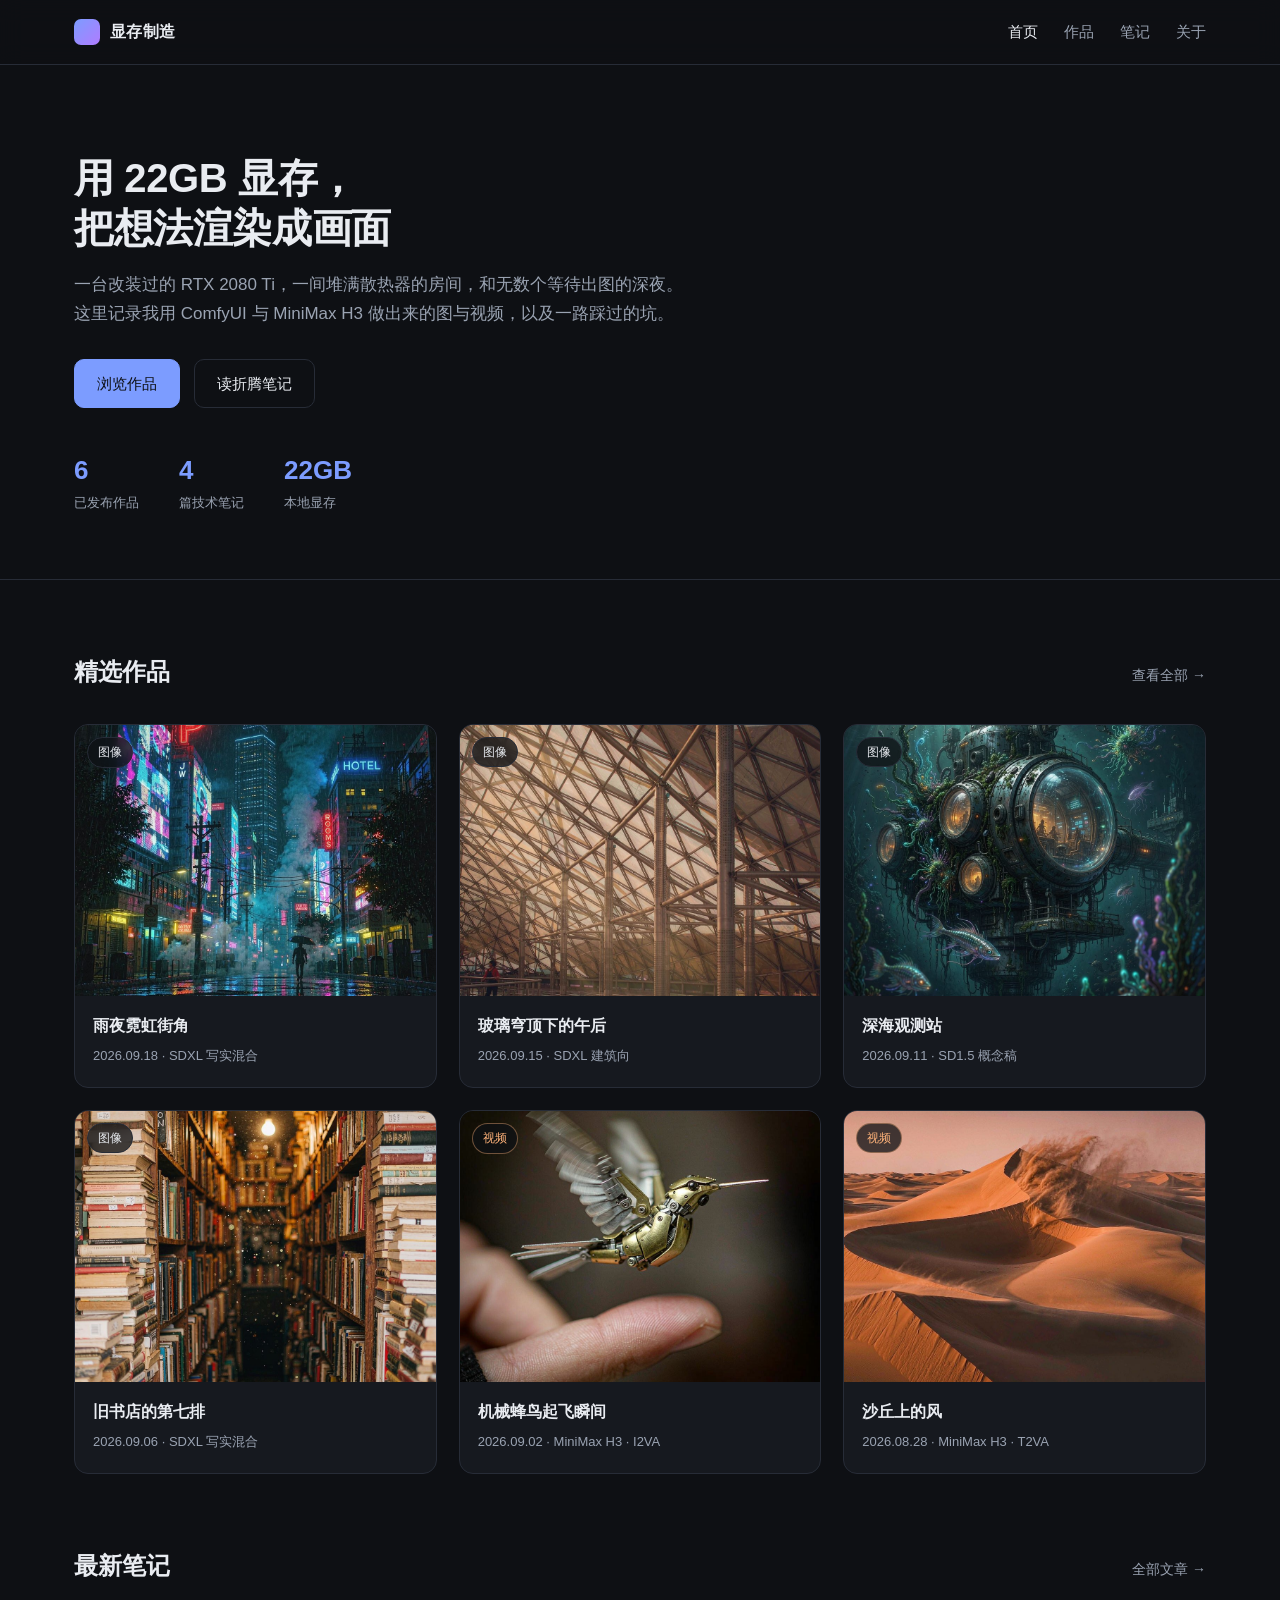
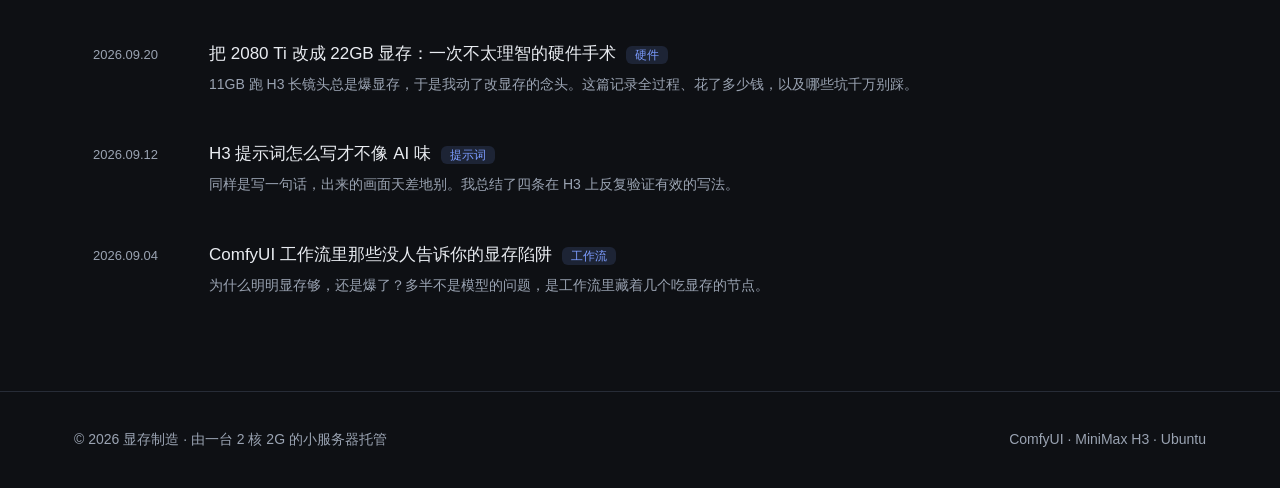
==== index.html @ 41f1c960 "AI portfolio site" ====
<!DOCTYPE html>
<html lang="zh-CN">
<head>
<meta charset="UTF-8">
<meta name="viewport" content="width=device-width, initial-scale=1">
<title>显存制造 · AI 作品集与折腾笔记</title>
<meta name="description" content="用 ComfyUI 与 MiniMax H3 做出的图与视频，以及本地 AI 出片的踩坑记录。">
<link rel="stylesheet" href="assets/style.css">
</head>
<body>

<header class="nav">
  <div class="wrap nav-inner">
    <a class="brand" href="index.html"><span class="brand-mark"></span><span id="brand-name">显存制造</span></a>
    <nav class="nav-links" id="nav-links"></nav>
  </div>
</header>

<section class="hero">
  <div class="wrap">
    <h1>用 22GB 显存，<br>把想法渲染成画面</h1>
    <p class="lead" id="hero-intro"></p>
    <a class="btn btn-primary" href="works.html">浏览作品</a>
    <a class="btn btn-ghost" href="blog.html" style="margin-left:10px">读折腾笔记</a>
    <div class="hero-stats">
      <div><div class="stat-num" id="stat-works">0</div><div class="stat-label">已发布作品</div></div>
      <div><div class="stat-num" id="stat-posts">0</div><div class="stat-label">篇技术笔记</div></div>
      <div><div class="stat-num">22GB</div><div class="stat-label">本地显存</div></div>
    </div>
  </div>
</section>

<section class="block">
  <div class="wrap">
    <div class="block-head">
      <h2>精选作品</h2>
      <a class="more" href="works.html">查看全部 →</a>
    </div>
    <div class="grid" id="featured"></div>
  </div>
</section>

<section class="block" style="padding-top:0">
  <div class="wrap">
    <div class="block-head">
      <h2>最新笔记</h2>
      <a class="more" href="blog.html">全部文章 →</a>
    </div>
    <div class="post-list" id="latest"></div>
  </div>
</section>

<footer>
  <div class="wrap footer-inner">
    <span>© 2026 <span class="fn-brand"></span> · 由一台 2 核 2G 的小服务器托管</span>
    <span>ComfyUI · MiniMax H3 · Ubuntu</span>
  </div>
</footer>

<div class="modal" id="modal">
  <button class="modal-close">×</button>
  <div class="modal-box" id="modal-body"></div>
</div>

<script src="assets/data.js"></script>
<script src="assets/app.js"></script>
<script>
mountNav("index.html");
document.getElementById("hero-intro").textContent = SITE.intro;
document.getElementById("stat-works").textContent = WORKS.length;
document.getElementById("stat-posts").textContent = POSTS.length;
$$(".fn-brand").forEach(e => (e.textContent = SITE.name));
renderWorks("#featured", WORKS.slice(0, 6));
renderPostList("#latest", POSTS.slice(0, 3));
</script>
</body>
</html>
---- assets/style.css ----
:root {
  --bg: #0e1014;
  --surface: #16191f;
  --surface-2: #1d212a;
  --border: #272c37;
  --text: #e9ecf1;
  --muted: #9aa3b2;
  --accent: #7c9cff;
  --accent-soft: rgba(124, 156, 255, 0.14);
  --radius: 14px;
  --max: 1180px;
}

* { box-sizing: border-box; }

html { scroll-behavior: smooth; }

body {
  margin: 0;
  background: var(--bg);
  color: var(--text);
  font-family: -apple-system, BlinkMacSystemFont, "Segoe UI", "PingFang SC",
    "Hiragino Sans GB", "Microsoft YaHei", sans-serif;
  font-size: 16px;
  line-height: 1.7;
  -webkit-font-smoothing: antialiased;
}

a { color: inherit; text-decoration: none; }
img { display: block; max-width: 100%; }

.wrap { width: 100%; max-width: var(--max); margin: 0 auto; padding: 0 24px; }

header.nav {
  position: sticky;
  top: 0;
  z-index: 50;
  background: rgba(14, 16, 20, 0.86);
  backdrop-filter: blur(12px);
  border-bottom: 1px solid var(--border);
}

.nav-inner {
  display: flex;
  align-items: center;
  justify-content: space-between;
  height: 64px;
}

.brand { display: flex; align-items: center; gap: 10px; font-weight: 600; letter-spacing: 0.02em; }

.brand-mark {
  width: 26px; height: 26px; border-radius: 7px;
  background: linear-gradient(135deg, #7c9cff, #b07cff);
}

.nav-links { display: flex; gap: 26px; font-size: 15px; color: var(--muted); }
.nav-links a:hover { color: var(--text); }
.nav-links a.active { color: var(--text); }

.hero { padding: 88px 0 64px; border-bottom: 1px solid var(--border); }
.hero h1 {
  margin: 0 0 18px;
  font-size: 40px;
  line-height: 1.25;
  font-weight: 600;
  letter-spacing: -0.01em;
}
.hero p.lead { margin: 0 0 30px; max-width: 620px; color: var(--muted); font-size: 17px; }

.hero-stats { display: flex; flex-wrap: wrap; gap: 40px; margin-top: 40px; }
.stat-num { font-size: 26px; font-weight: 600; color: var(--accent); }
.stat-label { font-size: 13px; color: var(--muted); }

.btn {
  display: inline-block;
  padding: 11px 22px;
  border-radius: 10px;
  font-size: 15px;
  border: 1px solid var(--border);
  transition: all 0.18s ease;
}
.btn-primary { background: var(--accent); color: #0e1014; border-color: var(--accent); font-weight: 500; }
.btn-primary:hover { filter: brightness(1.08); }
.btn-ghost:hover { background: var(--surface-2); }

section.block { padding: 72px 0; }
.block-head { display: flex; align-items: baseline; justify-content: space-between; margin-bottom: 32px; }
.block-head h2 { margin: 0; font-size: 24px; font-weight: 600; }
.block-head .more { font-size: 14px; color: var(--muted); }
.block-head .more:hover { color: var(--accent); }

.grid {
  display: grid;
  grid-template-columns: repeat(auto-fill, minmax(300px, 1fr));
  gap: 22px;
}

.card {
  background: var(--surface);
  border: 1px solid var(--border);
  border-radius: var(--radius);
  overflow: hidden;
  cursor: pointer;
  transition: transform 0.2s ease, border-color 0.2s ease;
}
.card:hover { transform: translateY(-4px); border-color: #3b4252; }

.card-thumb { position: relative; aspect-ratio: 4 / 3; background: var(--surface-2); overflow: hidden; }
.card-thumb img { width: 100%; height: 100%; object-fit: cover; }

.badge {
  position: absolute; top: 12px; left: 12px;
  padding: 4px 10px; border-radius: 20px;
  font-size: 12px;
  background: rgba(14, 16, 20, 0.75);
  backdrop-filter: blur(6px);
  border: 1px solid var(--border);
}
.badge.video { color: #ffb37a; border-color: rgba(255, 179, 122, 0.4); }

.card-body { padding: 16px 18px 20px; }
.card-body h3 { margin: 0 0 6px; font-size: 16px; font-weight: 600; }
.card-meta { font-size: 13px; color: var(--muted); }

.post-list { display: flex; flex-direction: column; gap: 2px; }
.post-item {
  display: flex; gap: 24px; align-items: baseline;
  padding: 20px 18px;
  border-radius: var(--radius);
  border: 1px solid transparent;
  transition: background 0.18s ease;
}
.post-item:hover { background: var(--surface); border-color: var(--border); }
.post-date { font-size: 13px; color: var(--muted); min-width: 92px; font-variant-numeric: tabular-nums; }
.post-title { font-size: 17px; font-weight: 500; }
.post-excerpt { margin-top: 4px; font-size: 14px; color: var(--muted); }
.tag { font-size: 12px; color: var(--accent); background: var(--accent-soft); padding: 2px 9px; border-radius: 6px; margin-left: 10px; }

.prose { max-width: 720px; }
.prose h1 { font-size: 32px; line-height: 1.35; margin: 0 0 12px; font-weight: 600; }
.prose h2 { font-size: 22px; margin: 40px 0 12px; font-weight: 600; }
.prose p { color: #cfd5e0; margin: 0 0 18px; }
.prose pre {
  background: var(--surface); border: 1px solid var(--border);
  border-radius: 10px; padding: 16px; overflow-x: auto; font-size: 13px; line-height: 1.65;
}
.prose code { font-family: ui-monospace, SFMono-Regular, Menlo, monospace; }
.prose ul { color: #cfd5e0; padding-left: 22px; }
.prose li { margin-bottom: 8px; }

.modal {
  position: fixed; inset: 0; z-index: 100;
  background: rgba(6, 8, 11, 0.82);
  backdrop-filter: blur(4px);
  display: none;
  align-items: center; justify-content: center;
  padding: 24px;
}
.modal.open { display: flex; }
.modal-box {
  background: var(--surface);
  border: 1px solid var(--border);
  border-radius: 16px;
  max-width: 880px; width: 100%;
  max-height: 88vh; overflow-y: auto;
  display: grid; grid-template-columns: 1.1fr 1fr;
}
.modal-media { background: #000; }
.modal-media img { width: 100%; height: 100%; object-fit: contain; }
.modal-info { padding: 28px; }
.modal-info h3 { margin: 0 0 4px; font-size: 20px; font-weight: 600; }
.modal-close {
  position: absolute; top: 18px; right: 22px;
  width: 34px; height: 34px; border-radius: 50%;
  border: 1px solid var(--border); background: var(--surface);
  color: var(--text); cursor: pointer; font-size: 18px; line-height: 1;
}
.kv { display: grid; grid-template-columns: 84px 1fr; gap: 8px 14px; font-size: 14px; margin: 18px 0; }
.kv dt { color: var(--muted); }
.kv dd { margin: 0; }
.prompt-box {
  background: var(--bg); border: 1px solid var(--border); border-radius: 10px;
  padding: 14px; font-size: 13px; line-height: 1.6; color: #b9c1cf;
  font-family: ui-monospace, SFMono-Regular, Menlo, monospace;
  max-height: 190px; overflow-y: auto;
}

.filters { display: flex; gap: 10px; margin-bottom: 26px; flex-wrap: wrap; }
.chip {
  padding: 7px 16px; border-radius: 20px; font-size: 14px;
  border: 1px solid var(--border); color: var(--muted); cursor: pointer; background: transparent;
}
.chip.active { background: var(--accent-soft); color: var(--accent); border-color: rgba(124, 156, 255, 0.45); }

.about-grid { display: grid; grid-template-columns: 1fr 1fr; gap: 48px; }
.spec-table { width: 100%; border-collapse: collapse; font-size: 14px; }
.spec-table td { padding: 10px 0; border-bottom: 1px solid var(--border); }
.spec-table td:first-child { color: var(--muted); width: 120px; }

footer {
  border-top: 1px solid var(--border);
  padding: 36px 0;
  color: var(--muted);
  font-size: 14px;
}
.footer-inner { display: flex; justify-content: space-between; flex-wrap: wrap; gap: 12px; }

.empty { color: var(--muted); padding: 40px 0; text-align: center; }

@media (max-width: 760px) {
  .hero { padding: 56px 0 40px; }
  .hero h1 { font-size: 30px; }
  .nav-links { gap: 16px; font-size: 14px; }
  .modal-box { grid-template-columns: 1fr; }
  .about-grid { grid-template-columns: 1fr; gap: 28px; }
  .post-item { flex-direction: column; gap: 6px; }
}
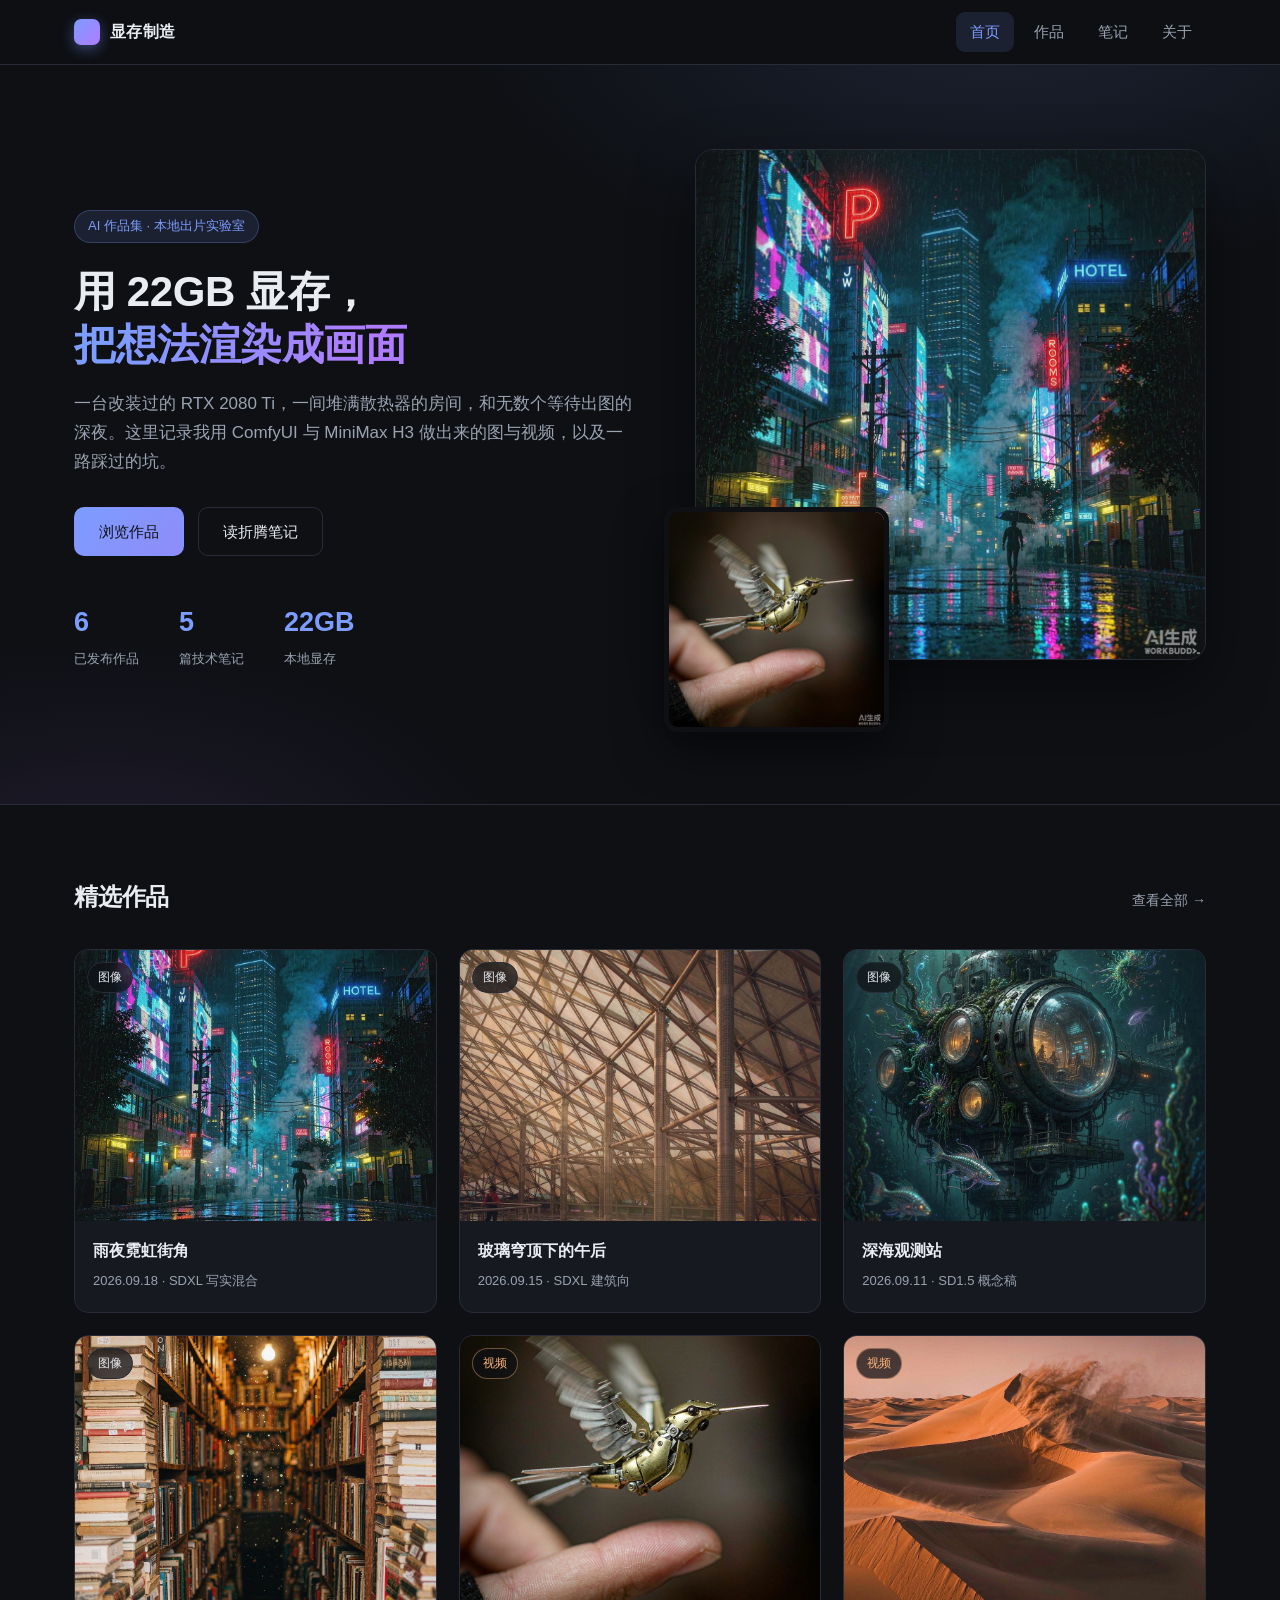
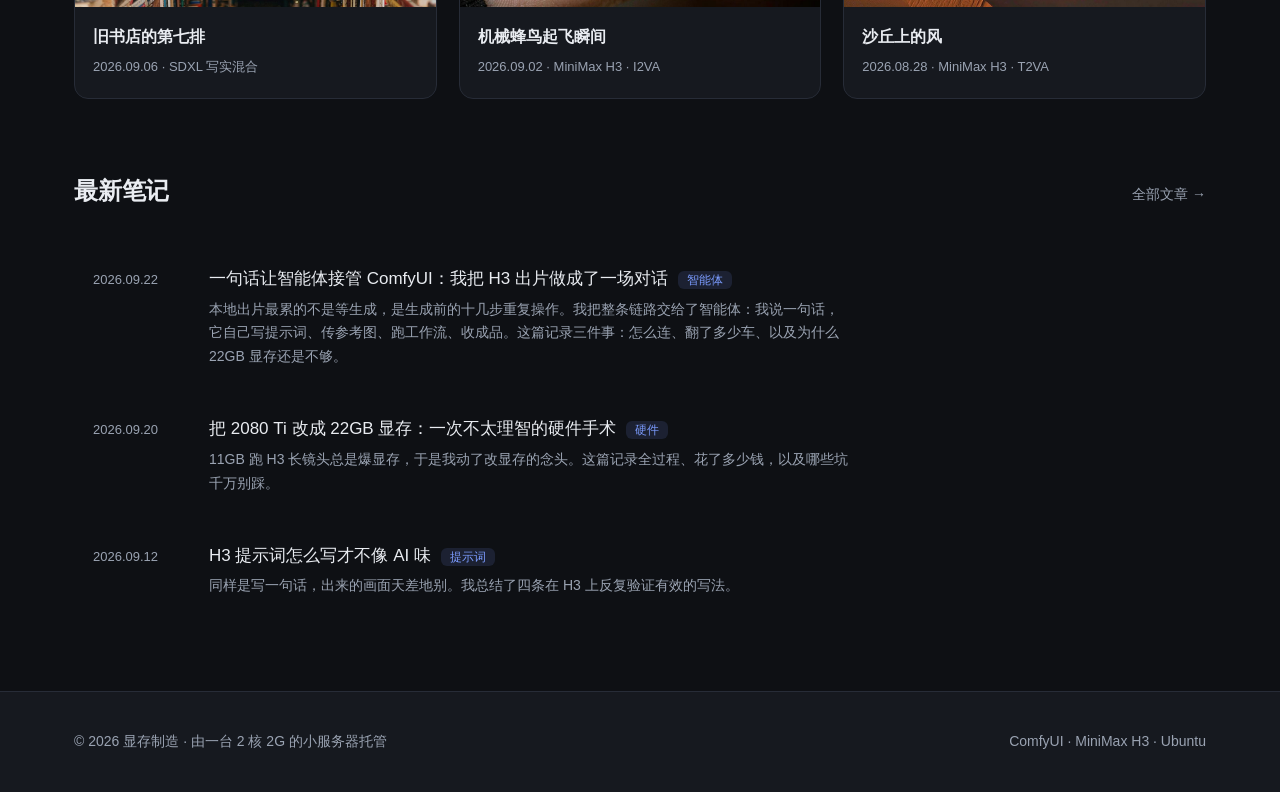
==== commit ede18440: "rewrite agent post, ui polish" ====
--- a/index.html
+++ b/index.html
@@ -18,14 +18,23 @@
 
 <section class="hero">
   <div class="wrap">
-    <h1>用 22GB 显存，<br>把想法渲染成画面</h1>
-    <p class="lead" id="hero-intro"></p>
-    <a class="btn btn-primary" href="works.html">浏览作品</a>
-    <a class="btn btn-ghost" href="blog.html" style="margin-left:10px">读折腾笔记</a>
-    <div class="hero-stats">
-      <div><div class="stat-num" id="stat-works">0</div><div class="stat-label">已发布作品</div></div>
-      <div><div class="stat-num" id="stat-posts">0</div><div class="stat-label">篇技术笔记</div></div>
-      <div><div class="stat-num">22GB</div><div class="stat-label">本地显存</div></div>
+    <div class="hero-inner">
+      <div>
+        <span class="hero-eyebrow">AI 作品集 · 本地出片实验室</span>
+        <h1>用 22GB 显存，<br><span class="grad">把想法渲染成画面</span></h1>
+        <p class="lead" id="hero-intro"></p>
+        <a class="btn btn-primary" href="works.html">浏览作品</a>
+        <a class="btn btn-ghost" href="blog.html" style="margin-left:10px">读折腾笔记</a>
+        <div class="hero-stats">
+          <div><div class="stat-num" id="stat-works">0</div><div class="stat-label">已发布作品</div></div>
+          <div><div class="stat-num" id="stat-posts">0</div><div class="stat-label">篇技术笔记</div></div>
+          <div><div class="stat-num">22GB</div><div class="stat-label">本地显存</div></div>
+        </div>
+      </div>
+      <div class="hero-art">
+        <img class="main" src="assets/works/w1.jpg" alt="雨夜霓虹街角">
+        <img class="float" src="assets/works/w5.jpg" alt="机械蜂鸟">
+      </div>
     </div>
   </div>
 </section>
--- a/assets/style.css
+++ b/assets/style.css
@@ -6,7 +6,8 @@
   --text: #e9ecf1;
   --muted: #9aa3b2;
   --accent: #7c9cff;
-  --accent-soft: rgba(124, 156, 255, 0.14);
+  --accent-2: #b07cff;
+  --accent-soft: rgba(124, 156, 255, 0.13);
   --radius: 14px;
   --max: 1180px;
 }
@@ -14,6 +15,8 @@
 * { box-sizing: border-box; }
 
 html { scroll-behavior: smooth; }
+
+::selection { background: rgba(124, 156, 255, 0.3); }
 
 body {
   margin: 0;
@@ -31,70 +34,120 @@
 
 .wrap { width: 100%; max-width: var(--max); margin: 0 auto; padding: 0 24px; }
 
+/* ---------- nav ---------- */
 header.nav {
   position: sticky;
   top: 0;
   z-index: 50;
-  background: rgba(14, 16, 20, 0.86);
-  backdrop-filter: blur(12px);
+  background: rgba(14, 16, 20, 0.82);
+  backdrop-filter: blur(14px);
   border-bottom: 1px solid var(--border);
 }
 
-.nav-inner {
-  display: flex;
-  align-items: center;
-  justify-content: space-between;
-  height: 64px;
-}
+.nav-inner { display: flex; align-items: center; justify-content: space-between; height: 64px; }
 
 .brand { display: flex; align-items: center; gap: 10px; font-weight: 600; letter-spacing: 0.02em; }
 
 .brand-mark {
   width: 26px; height: 26px; border-radius: 7px;
   background: linear-gradient(135deg, #7c9cff, #b07cff);
-}
-
-.nav-links { display: flex; gap: 26px; font-size: 15px; color: var(--muted); }
+  box-shadow: 0 4px 14px rgba(124, 156, 255, 0.4);
+}
+
+.nav-links { display: flex; gap: 6px; font-size: 15px; color: var(--muted); }
+.nav-links a { padding: 7px 14px; border-radius: 9px; transition: color 0.15s ease, background 0.15s ease; }
 .nav-links a:hover { color: var(--text); }
-.nav-links a.active { color: var(--text); }
-
-.hero { padding: 88px 0 64px; border-bottom: 1px solid var(--border); }
+.nav-links a.active { color: var(--accent); background: var(--accent-soft); }
+
+/* ---------- hero ---------- */
+.hero {
+  padding: 84px 0 72px;
+  border-bottom: 1px solid var(--border);
+  background:
+    radial-gradient(900px 460px at 78% -8%, rgba(124, 156, 255, 0.13), transparent 60%),
+    radial-gradient(700px 400px at 8% 110%, rgba(176, 124, 255, 0.1), transparent 60%);
+}
+
+.hero-inner { display: grid; grid-template-columns: 1.05fr 0.95fr; gap: 56px; align-items: center; }
+
+.hero-eyebrow {
+  display: inline-block;
+  font-size: 13px;
+  color: var(--accent);
+  background: var(--accent-soft);
+  border: 1px solid rgba(124, 156, 255, 0.25);
+  padding: 4px 13px;
+  border-radius: 20px;
+  margin-bottom: 22px;
+}
+
 .hero h1 {
   margin: 0 0 18px;
-  font-size: 40px;
-  line-height: 1.25;
+  font-size: 42px;
+  line-height: 1.28;
   font-weight: 600;
   letter-spacing: -0.01em;
 }
-.hero p.lead { margin: 0 0 30px; max-width: 620px; color: var(--muted); font-size: 17px; }
-
-.hero-stats { display: flex; flex-wrap: wrap; gap: 40px; margin-top: 40px; }
-.stat-num { font-size: 26px; font-weight: 600; color: var(--accent); }
-.stat-label { font-size: 13px; color: var(--muted); }
-
+
+.grad {
+  background: linear-gradient(92deg, #7c9cff 10%, #b07cff 90%);
+  -webkit-background-clip: text;
+  background-clip: text;
+  color: transparent;
+}
+
+.hero p.lead { margin: 0 0 30px; max-width: 560px; color: var(--muted); font-size: 17px; }
+
+.hero-stats { display: flex; flex-wrap: wrap; gap: 40px; margin-top: 44px; }
+.stat-num { font-size: 27px; font-weight: 600; color: var(--accent); font-variant-numeric: tabular-nums; }
+.stat-label { font-size: 13px; color: var(--muted); margin-top: 2px; }
+
+.hero-art { position: relative; padding-bottom: 14%; }
+.hero-art .main {
+  width: 100%;
+  border-radius: 18px;
+  border: 1px solid var(--border);
+  box-shadow: 0 26px 64px rgba(0, 0, 0, 0.45);
+  animation: fadeUp 0.7s ease both;
+}
+.hero-art .float {
+  position: absolute;
+  width: 44%;
+  left: -6%;
+  bottom: 0;
+  border-radius: 14px;
+  border: 5px solid var(--bg);
+  box-shadow: 0 18px 46px rgba(0, 0, 0, 0.5);
+  transform: rotate(-3deg);
+  animation: fadeUp 0.7s 0.15s ease both;
+}
+
+/* ---------- buttons ---------- */
 .btn {
   display: inline-block;
-  padding: 11px 22px;
+  padding: 11px 24px;
   border-radius: 10px;
   font-size: 15px;
   border: 1px solid var(--border);
   transition: all 0.18s ease;
 }
-.btn-primary { background: var(--accent); color: #0e1014; border-color: var(--accent); font-weight: 500; }
-.btn-primary:hover { filter: brightness(1.08); }
-.btn-ghost:hover { background: var(--surface-2); }
-
+.btn-primary {
+  background: linear-gradient(135deg, #7c9cff, #8f8cf9);
+  color: #0e1014;
+  border-color: transparent;
+  font-weight: 500;
+}
+.btn-primary:hover { transform: translateY(-1px); box-shadow: 0 8px 22px rgba(124, 156, 255, 0.35); }
+.btn-ghost:hover { background: var(--surface-2); transform: translateY(-1px); }
+
+/* ---------- sections & cards ---------- */
 section.block { padding: 72px 0; }
 .block-head { display: flex; align-items: baseline; justify-content: space-between; margin-bottom: 32px; }
-.block-head h2 { margin: 0; font-size: 24px; font-weight: 600; }
-.block-head .more { font-size: 14px; color: var(--muted); }
+.block-head h2 { margin: 0; font-size: 24px; font-weight: 600; letter-spacing: -0.01em; }
+.block-head .more { font-size: 14px; color: var(--muted); transition: color 0.15s ease; }
 .block-head .more:hover { color: var(--accent); }
 
-.grid {
-  display: grid;
-  grid-template-columns: repeat(auto-fill, minmax(300px, 1fr));
-  gap: 22px;
-}
+.grid { display: grid; grid-template-columns: repeat(auto-fill, minmax(300px, 1fr)); gap: 22px; }
 
 .card {
   background: var(--surface);
@@ -102,18 +155,30 @@
   border-radius: var(--radius);
   overflow: hidden;
   cursor: pointer;
-  transition: transform 0.2s ease, border-color 0.2s ease;
-}
-.card:hover { transform: translateY(-4px); border-color: #3b4252; }
+  transition: transform 0.22s ease, border-color 0.22s ease, box-shadow 0.22s ease;
+  animation: fadeUp 0.5s ease both;
+}
+.card:hover {
+  transform: translateY(-5px);
+  border-color: rgba(124, 156, 255, 0.4);
+  box-shadow: 0 18px 44px rgba(0, 0, 0, 0.38);
+}
+
+.grid .card:nth-child(2) { animation-delay: 0.05s; }
+.grid .card:nth-child(3) { animation-delay: 0.1s; }
+.grid .card:nth-child(4) { animation-delay: 0.15s; }
+.grid .card:nth-child(5) { animation-delay: 0.2s; }
+.grid .card:nth-child(6) { animation-delay: 0.25s; }
 
 .card-thumb { position: relative; aspect-ratio: 4 / 3; background: var(--surface-2); overflow: hidden; }
-.card-thumb img { width: 100%; height: 100%; object-fit: cover; }
+.card-thumb img { width: 100%; height: 100%; object-fit: cover; transition: transform 0.35s ease; }
+.card:hover .card-thumb img { transform: scale(1.045); }
 
 .badge {
   position: absolute; top: 12px; left: 12px;
   padding: 4px 10px; border-radius: 20px;
   font-size: 12px;
-  background: rgba(14, 16, 20, 0.75);
+  background: rgba(14, 16, 20, 0.72);
   backdrop-filter: blur(6px);
   border: 1px solid var(--border);
 }
@@ -123,36 +188,79 @@
 .card-body h3 { margin: 0 0 6px; font-size: 16px; font-weight: 600; }
 .card-meta { font-size: 13px; color: var(--muted); }
 
-.post-list { display: flex; flex-direction: column; gap: 2px; }
+/* ---------- post list ---------- */
+.post-list { display: flex; flex-direction: column; gap: 4px; }
 .post-item {
+  position: relative;
   display: flex; gap: 24px; align-items: baseline;
   padding: 20px 18px;
   border-radius: var(--radius);
   border: 1px solid transparent;
-  transition: background 0.18s ease;
+  transition: background 0.18s ease, border-color 0.18s ease;
 }
 .post-item:hover { background: var(--surface); border-color: var(--border); }
+.post-item::after {
+  content: "→";
+  position: absolute; right: 20px; top: 50%;
+  transform: translate(8px, -50%);
+  opacity: 0;
+  color: var(--accent);
+  transition: all 0.18s ease;
+}
+.post-item:hover::after { opacity: 1; transform: translate(0, -50%); }
 .post-date { font-size: 13px; color: var(--muted); min-width: 92px; font-variant-numeric: tabular-nums; }
-.post-title { font-size: 17px; font-weight: 500; }
-.post-excerpt { margin-top: 4px; font-size: 14px; color: var(--muted); }
+.post-title { font-size: 17px; font-weight: 500; transition: color 0.15s ease; }
+.post-item:hover .post-title { color: var(--accent); }
+.post-excerpt { margin-top: 4px; font-size: 14px; color: var(--muted); max-width: 640px; }
 .tag { font-size: 12px; color: var(--accent); background: var(--accent-soft); padding: 2px 9px; border-radius: 6px; margin-left: 10px; }
 
-.prose { max-width: 720px; }
-.prose h1 { font-size: 32px; line-height: 1.35; margin: 0 0 12px; font-weight: 600; }
-.prose h2 { font-size: 22px; margin: 40px 0 12px; font-weight: 600; }
+/* ---------- article ---------- */
+.prose { max-width: 740px; }
+.prose h1 { font-size: 32px; line-height: 1.35; margin: 0 0 14px; font-weight: 600; letter-spacing: -0.01em; }
+.prose h2 {
+  font-size: 21px;
+  margin: 46px 0 14px;
+  font-weight: 600;
+  padding-left: 14px;
+  border-left: 3px solid var(--accent);
+  line-height: 1.4;
+}
 .prose p { color: #cfd5e0; margin: 0 0 18px; }
 .prose pre {
-  background: var(--surface); border: 1px solid var(--border);
-  border-radius: 10px; padding: 16px; overflow-x: auto; font-size: 13px; line-height: 1.65;
-}
-.prose code { font-family: ui-monospace, SFMono-Regular, Menlo, monospace; }
-.prose ul { color: #cfd5e0; padding-left: 22px; }
+  background: #0a0c10;
+  border: 1px solid var(--border);
+  border-left: 3px solid var(--accent);
+  border-radius: 10px;
+  padding: 18px 20px;
+  overflow-x: auto;
+  font-size: 13.5px;
+  line-height: 1.75;
+  margin: 0 0 20px;
+}
+.prose code { font-family: ui-monospace, SFMono-Regular, Menlo, Consolas, monospace; }
+.prose pre code { color: #b9c1cf; }
+.prose ul, .prose ol { color: #cfd5e0; padding-left: 22px; margin: 0 0 20px; }
 .prose li { margin-bottom: 8px; }
-
+.prose li::marker { color: var(--accent); }
+
+.post-nav { display: grid; grid-template-columns: 1fr 1fr; gap: 14px; margin-top: 56px; }
+.post-nav a {
+  display: block;
+  border: 1px solid var(--border);
+  border-radius: 12px;
+  padding: 16px 18px;
+  font-size: 14.5px;
+  transition: all 0.18s ease;
+}
+.post-nav a:hover { border-color: rgba(124, 156, 255, 0.4); background: var(--surface); }
+.post-nav a.r { text-align: right; }
+.post-nav span { display: block; font-size: 12px; color: var(--muted); margin-bottom: 4px; }
+
+/* ---------- modal ---------- */
 .modal {
   position: fixed; inset: 0; z-index: 100;
-  background: rgba(6, 8, 11, 0.82);
-  backdrop-filter: blur(4px);
+  background: rgba(6, 8, 11, 0.84);
+  backdrop-filter: blur(5px);
   display: none;
   align-items: center; justify-content: center;
   padding: 24px;
@@ -165,6 +273,7 @@
   max-width: 880px; width: 100%;
   max-height: 88vh; overflow-y: auto;
   display: grid; grid-template-columns: 1.1fr 1fr;
+  animation: fadeUp 0.25s ease both;
 }
 .modal-media { background: #000; }
 .modal-media img { width: 100%; height: 100%; object-fit: contain; }
@@ -175,32 +284,40 @@
   width: 34px; height: 34px; border-radius: 50%;
   border: 1px solid var(--border); background: var(--surface);
   color: var(--text); cursor: pointer; font-size: 18px; line-height: 1;
-}
+  transition: all 0.15s ease;
+}
+.modal-close:hover { border-color: var(--accent); color: var(--accent); }
 .kv { display: grid; grid-template-columns: 84px 1fr; gap: 8px 14px; font-size: 14px; margin: 18px 0; }
 .kv dt { color: var(--muted); }
 .kv dd { margin: 0; }
 .prompt-box {
   background: var(--bg); border: 1px solid var(--border); border-radius: 10px;
-  padding: 14px; font-size: 13px; line-height: 1.6; color: #b9c1cf;
-  font-family: ui-monospace, SFMono-Regular, Menlo, monospace;
+  padding: 14px; font-size: 13px; line-height: 1.65; color: #b9c1cf;
+  font-family: ui-monospace, SFMono-Regular, Menlo, Consolas, monospace;
   max-height: 190px; overflow-y: auto;
 }
 
+/* ---------- filters ---------- */
 .filters { display: flex; gap: 10px; margin-bottom: 26px; flex-wrap: wrap; }
 .chip {
   padding: 7px 16px; border-radius: 20px; font-size: 14px;
   border: 1px solid var(--border); color: var(--muted); cursor: pointer; background: transparent;
-}
+  transition: all 0.15s ease;
+}
+.chip:hover { color: var(--text); border-color: #3b4252; }
 .chip.active { background: var(--accent-soft); color: var(--accent); border-color: rgba(124, 156, 255, 0.45); }
 
+/* ---------- about ---------- */
 .about-grid { display: grid; grid-template-columns: 1fr 1fr; gap: 48px; }
 .spec-table { width: 100%; border-collapse: collapse; font-size: 14px; }
 .spec-table td { padding: 10px 0; border-bottom: 1px solid var(--border); }
 .spec-table td:first-child { color: var(--muted); width: 120px; }
 
+/* ---------- footer ---------- */
 footer {
   border-top: 1px solid var(--border);
-  padding: 36px 0;
+  background: var(--surface);
+  padding: 38px 0;
   color: var(--muted);
   font-size: 14px;
 }
@@ -208,11 +325,28 @@
 
 .empty { color: var(--muted); padding: 40px 0; text-align: center; }
 
+@keyframes fadeUp {
+  from { opacity: 0; transform: translateY(14px); }
+  to { opacity: 1; transform: translateY(0); }
+}
+
+@media (prefers-reduced-motion: reduce) {
+  *, *::before, *::after { animation: none !important; transition: none !important; }
+}
+
+/* ---------- mobile ---------- */
+@media (max-width: 900px) {
+  .hero-inner { grid-template-columns: 1fr; gap: 36px; }
+  .hero-art { max-width: 560px; }
+}
+
 @media (max-width: 760px) {
-  .hero { padding: 56px 0 40px; }
+  .hero { padding: 56px 0 48px; }
   .hero h1 { font-size: 30px; }
-  .nav-links { gap: 16px; font-size: 14px; }
+  .nav-links { gap: 2px; font-size: 14px; }
+  .nav-links a { padding: 6px 10px; }
   .modal-box { grid-template-columns: 1fr; }
   .about-grid { grid-template-columns: 1fr; gap: 28px; }
   .post-item { flex-direction: column; gap: 6px; }
-}
+  .post-nav { grid-template-columns: 1fr; }
+}
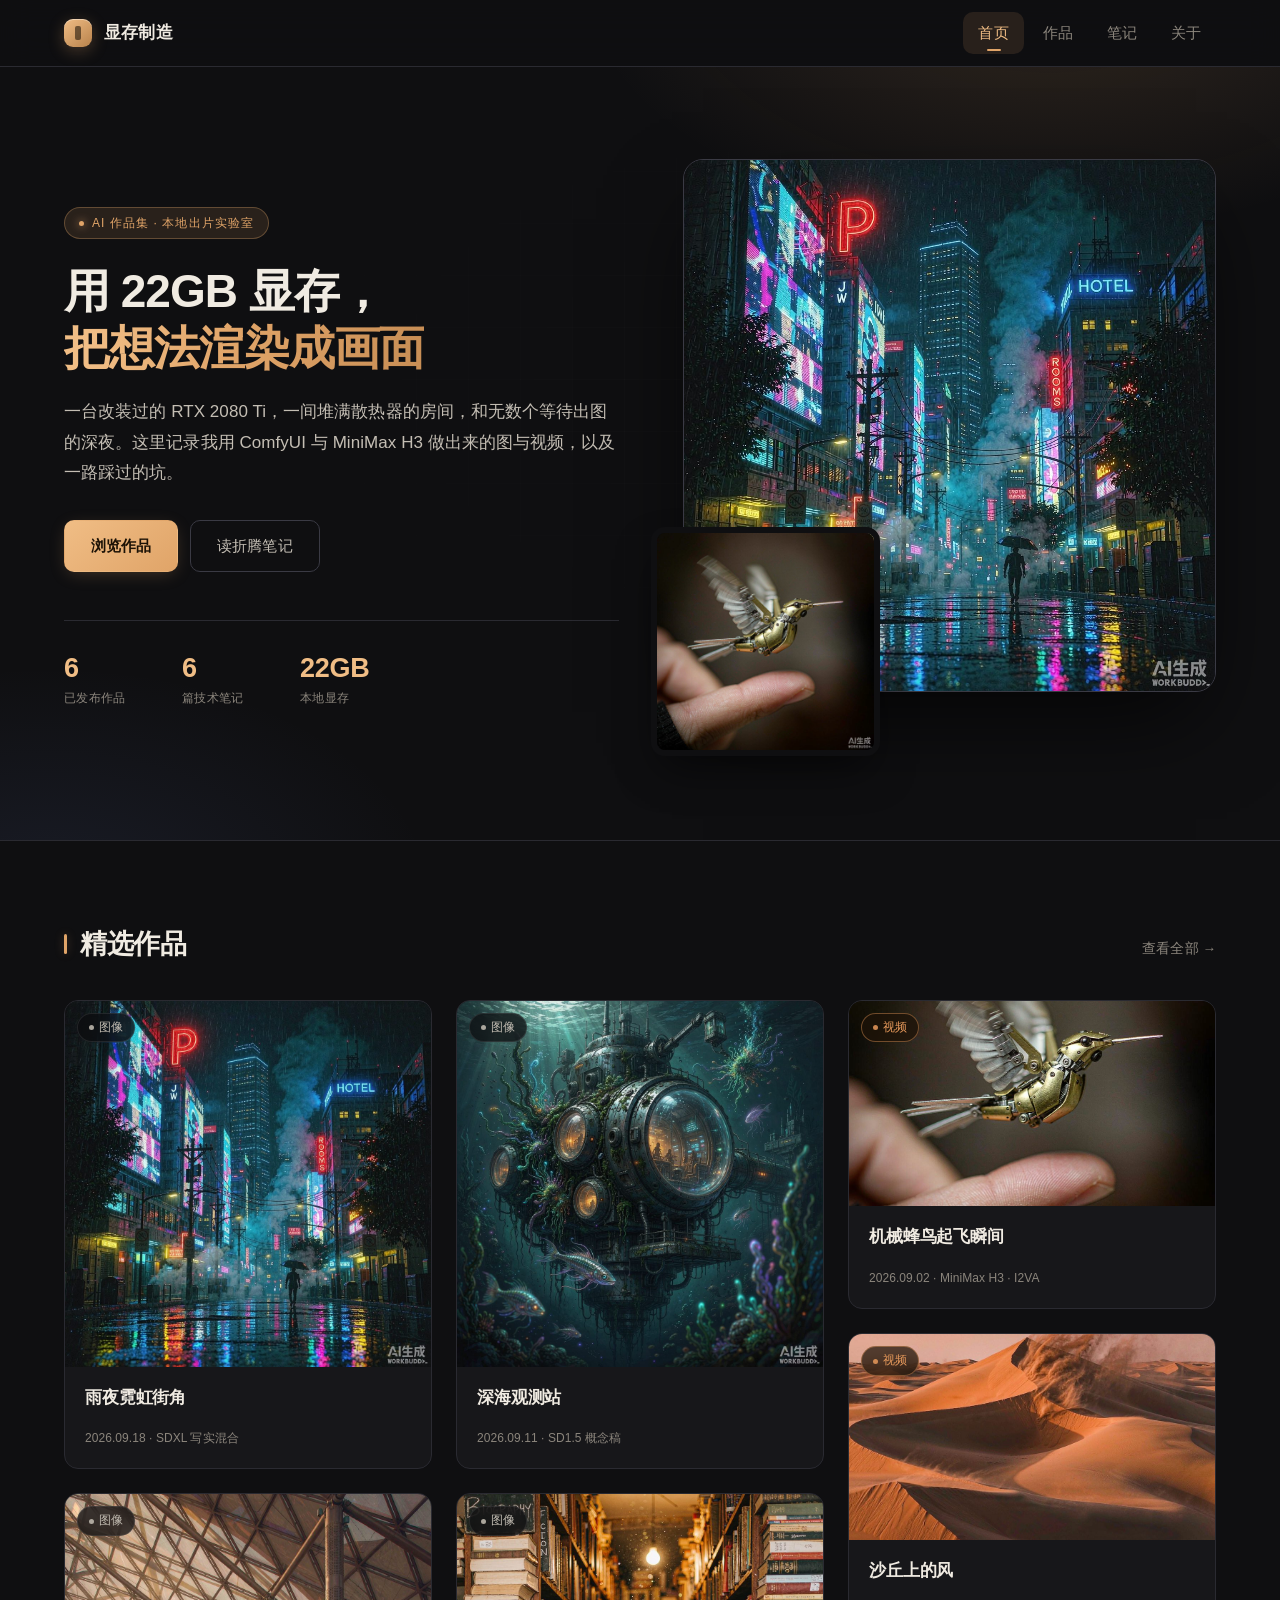
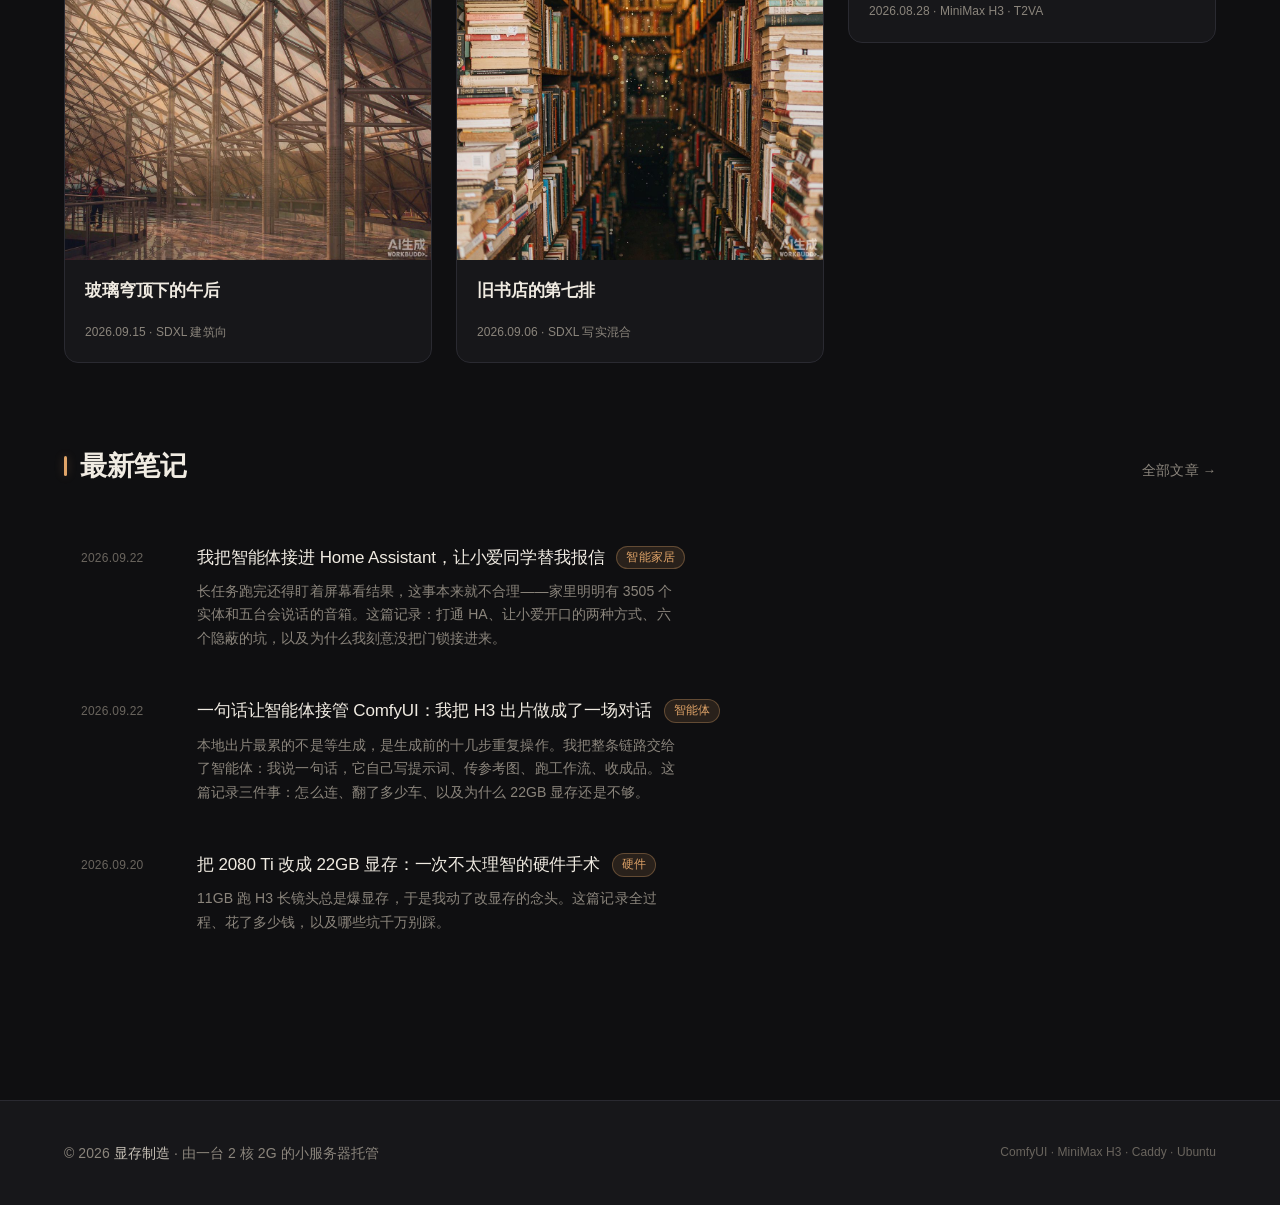
==== commit 36193e3f: "UI 全面重构：暖铜色体系 + 自适应画廊 + 移动端抽屉导航 - 色板：中性炭黑底 + 暖铜强调(#e0a468)，正文改暖白，与暖调作品同色温 - 画廊：作品列表改瀑布流，图像 1:1 / 视频 " ====
--- a/index.html
+++ b/index.html
@@ -5,16 +5,30 @@
 <meta name="viewport" content="width=device-width, initial-scale=1">
 <title>显存制造 · AI 作品集与折腾笔记</title>
 <meta name="description" content="用 ComfyUI 与 MiniMax H3 做出的图与视频，以及本地 AI 出片的踩坑记录。">
+<meta name="theme-color" content="#0f0f11">
+<link rel="preconnect" href="https://fonts.googleapis.com">
+<link rel="preconnect" href="https://fonts.gstatic.com" crossorigin>
 <link rel="stylesheet" href="assets/style.css">
 </head>
 <body>
 
+<a class="skip-link" href="#main">跳到主要内容</a>
+
 <header class="nav">
   <div class="wrap nav-inner">
-    <a class="brand" href="index.html"><span class="brand-mark"></span><span id="brand-name">显存制造</span></a>
-    <nav class="nav-links" id="nav-links"></nav>
+    <a class="brand" href="index.html">
+      <span class="brand-mark" aria-hidden="true"></span>
+      <span id="brand-name">显存制造</span>
+    </a>
+    <nav class="nav-links" id="nav-links" aria-label="主导航"></nav>
+    <button class="nav-toggle" id="nav-toggle" type="button"
+            aria-label="打开菜单" aria-expanded="false" aria-controls="nav-links">
+      <span></span><span></span><span></span>
+    </button>
   </div>
 </header>
+
+<main id="main">
 
 <section class="hero">
   <div class="wrap">
@@ -23,17 +37,32 @@
         <span class="hero-eyebrow">AI 作品集 · 本地出片实验室</span>
         <h1>用 22GB 显存，<br><span class="grad">把想法渲染成画面</span></h1>
         <p class="lead" id="hero-intro"></p>
-        <a class="btn btn-primary" href="works.html">浏览作品</a>
-        <a class="btn btn-ghost" href="blog.html" style="margin-left:10px">读折腾笔记</a>
+        <div class="btn-row">
+          <a class="btn btn-primary" href="works.html">浏览作品</a>
+          <a class="btn btn-ghost" href="blog.html">读折腾笔记</a>
+        </div>
         <div class="hero-stats">
-          <div><div class="stat-num" id="stat-works">0</div><div class="stat-label">已发布作品</div></div>
-          <div><div class="stat-num" id="stat-posts">0</div><div class="stat-label">篇技术笔记</div></div>
-          <div><div class="stat-num">22GB</div><div class="stat-label">本地显存</div></div>
+          <div>
+            <div class="stat-num" id="stat-works">0</div>
+            <div class="stat-label">已发布作品</div>
+          </div>
+          <div>
+            <div class="stat-num" id="stat-posts">0</div>
+            <div class="stat-label">篇技术笔记</div>
+          </div>
+          <div>
+            <div class="stat-num">22GB</div>
+            <div class="stat-label">本地显存</div>
+          </div>
         </div>
       </div>
       <div class="hero-art">
-        <img class="main" src="assets/works/w1.jpg" alt="雨夜霓虹街角">
-        <img class="float" src="assets/works/w5.jpg" alt="机械蜂鸟">
+        <div class="art-main">
+          <img src="assets/works/w1.jpg" alt="雨夜霓虹街角的赛博朋克插画" width="1024" height="1024" fetchpriority="high">
+        </div>
+        <div class="art-float">
+          <img src="assets/works/w5.jpg" alt="机械蜂鸟停在指尖的微距特写" width="1024" height="1024">
+        </div>
       </div>
     </div>
   </div>
@@ -49,7 +78,7 @@
   </div>
 </section>
 
-<section class="block" style="padding-top:0">
+<section class="block tight">
   <div class="wrap">
     <div class="block-head">
       <h2>最新笔记</h2>
@@ -59,15 +88,17 @@
   </div>
 </section>
 
+</main>
+
 <footer>
   <div class="wrap footer-inner">
     <span>© 2026 <span class="fn-brand"></span> · 由一台 2 核 2G 的小服务器托管</span>
-    <span>ComfyUI · MiniMax H3 · Ubuntu</span>
+    <span class="footer-meta">ComfyUI · MiniMax H3 · Caddy · Ubuntu</span>
   </div>
 </footer>
 
-<div class="modal" id="modal">
-  <button class="modal-close">×</button>
+<div class="modal" id="modal" role="dialog" aria-modal="true" aria-labelledby="modal-title">
+  <button class="modal-close" type="button" aria-label="关闭">×</button>
   <div class="modal-box" id="modal-body"></div>
 </div>
 
--- a/assets/style.css
+++ b/assets/style.css
@@ -1,352 +1,1405 @@
+/* ==========================================================================
+   VRAM Studio · Design Token System
+   Theme: 暗色摄影画廊 —— 中性炭黑底 + 暖铜强调，衬托暖调作品
+   所有颜色、字号、间距、动效统一由 token 驱动
+   ========================================================================== */
+
 :root {
-  --bg: #0e1014;
-  --surface: #16191f;
-  --surface-2: #1d212a;
-  --border: #272c37;
-  --text: #e9ecf1;
-  --muted: #9aa3b2;
-  --accent: #7c9cff;
-  --accent-2: #b07cff;
-  --accent-soft: rgba(124, 156, 255, 0.13);
-  --radius: 14px;
-  --max: 1180px;
-}
-
-* { box-sizing: border-box; }
-
-html { scroll-behavior: smooth; }
-
-::selection { background: rgba(124, 156, 255, 0.3); }
+  /* ---- 色板：中性暗底 ---- */
+  --bg:            #0f0f11;
+  --bg-deep:       #0a0a0c;
+  --surface:       #17171a;
+  --surface-2:     #1f1f24;
+  --surface-3:     #26262c;
+  --border:        #2a2a31;
+  --border-strong: #3a3a44;
+
+  /* ---- 色板：文字（暖白，与暖调作品同一色温） ---- */
+  --text:    #f0ebe2;
+  --text-2:  #c4beb4;
+  --muted:   #8b857c;
+  --muted-2: #6a655e;
+
+  /* ---- 色板：强调色 ---- */
+  --accent:      #e0a468;
+  --accent-hi:   #f0bd85;
+  --accent-dim:  #b8824b;
+  --accent-2:    #6f88d8;
+  --accent-soft: rgba(224, 164, 104, 0.12);
+  --accent-line: rgba(224, 164, 104, 0.32);
+  --accent-glow: rgba(224, 164, 104, 0.28);
+
+  /* ---- 语义色 ---- */
+  --video:      #e79a5c;
+  --video-soft: rgba(231, 154, 92, 0.14);
+
+  /* ---- 间距：8 点网格 ---- */
+  --sp-1: 4px;
+  --sp-2: 8px;
+  --sp-3: 12px;
+  --sp-4: 16px;
+  --sp-5: 20px;
+  --sp-6: 24px;
+  --sp-8: 32px;
+  --sp-10: 40px;
+  --sp-12: 48px;
+  --sp-16: 64px;
+  --sp-20: 80px;
+  --sp-24: 96px;
+
+  /* ---- 字号 ---- */
+  --fs-xs:  12px;
+  --fs-sm:  13.5px;
+  --fs-base: 16px;
+  --fs-md:  17px;
+  --fs-lg:  19px;
+  --fs-xl:  22px;
+  --fs-2xl: 27px;
+  --fs-3xl: 34px;
+  --fs-4xl: 46px;
+
+  /* ---- 字体族 ---- */
+  --font-sans: 'Inter', -apple-system, BlinkMacSystemFont, 'Segoe UI',
+    'PingFang SC', 'Hiragino Sans GB', 'Microsoft YaHei', sans-serif;
+  --font-mono: ui-monospace, SFMono-Regular, 'SF Mono', Menlo, Consolas,
+    'Liberation Mono', monospace;
+
+  /* ---- 圆角 ---- */
+  --r-sm: 6px;
+  --r-md: 10px;
+  --r-lg: 14px;
+  --r-xl: 20px;
+  --r-full: 999px;
+
+  /* ---- 阴影 / 层次 ---- */
+  --shadow-sm: 0 1px 2px rgba(0, 0, 0, 0.4);
+  --shadow-md: 0 6px 18px -4px rgba(0, 0, 0, 0.5);
+  --shadow-lg: 0 20px 44px -12px rgba(0, 0, 0, 0.62);
+  --shadow-xl: 0 40px 88px -20px rgba(0, 0, 0, 0.75);
+
+  /* ---- 动效 ---- */
+  --ease: cubic-bezier(0.22, 0.61, 0.36, 1);
+  --t-fast: 140ms var(--ease);
+  --t-base: 220ms var(--ease);
+  --t-slow: 420ms var(--ease);
+
+  /* ---- 布局 ---- */
+  --max: 1200px;
+  --max-readable: 720px;
+  --nav-h: 66px;
+
+  /* ---- 层级 ---- */
+  --z-nav: 50;
+  --z-progress: 60;
+  --z-fab: 70;
+  --z-modal: 100;
+  --z-drawer: 120;
+}
+
+/* ==========================================================================
+   基础重置
+   ========================================================================== */
+
+*, *::before, *::after { box-sizing: border-box; }
+
+html {
+  scroll-behavior: smooth;
+  scroll-padding-top: calc(var(--nav-h) + var(--sp-6));
+  -webkit-text-size-adjust: 100%;
+}
+
+::selection { background: rgba(224, 164, 104, 0.28); color: #fff; }
 
 body {
   margin: 0;
   background: var(--bg);
   color: var(--text);
-  font-family: -apple-system, BlinkMacSystemFont, "Segoe UI", "PingFang SC",
-    "Hiragino Sans GB", "Microsoft YaHei", sans-serif;
-  font-size: 16px;
-  line-height: 1.7;
+  font-family: var(--font-sans);
+  font-size: var(--fs-base);
+  line-height: 1.72;
+  letter-spacing: 0.004em;
   -webkit-font-smoothing: antialiased;
+  -moz-osx-font-smoothing: grayscale;
 }
 
 a { color: inherit; text-decoration: none; }
 img { display: block; max-width: 100%; }
-
-.wrap { width: 100%; max-width: var(--max); margin: 0 auto; padding: 0 24px; }
-
-/* ---------- nav ---------- */
+button { font-family: inherit; }
+
+/* 统一可见焦点环，键盘可达性 */
+:focus-visible {
+  outline: 2px solid var(--accent-hi);
+  outline-offset: 3px;
+  border-radius: var(--r-sm);
+}
+
+.wrap {
+  width: 100%;
+  max-width: var(--max);
+  margin: 0 auto;
+  padding: 0 var(--sp-6);
+}
+
+.sr-only {
+  position: absolute;
+  width: 1px; height: 1px;
+  padding: 0; margin: -1px;
+  overflow: hidden;
+  clip: rect(0 0 0 0);
+  white-space: nowrap;
+  border: 0;
+}
+
+.skip-link {
+  position: absolute;
+  left: 50%;
+  top: 8px;
+  transform: translate(-50%, -160%);
+  z-index: 200;
+  background: var(--accent);
+  color: #1a1208;
+  padding: 10px 20px;
+  border-radius: var(--r-md);
+  font-size: var(--fs-sm);
+  font-weight: 600;
+  transition: transform var(--t-base);
+}
+.skip-link:focus { transform: translate(-50%, 0); }
+
+/* ==========================================================================
+   顶部导航
+   ========================================================================== */
+
 header.nav {
   position: sticky;
   top: 0;
-  z-index: 50;
-  background: rgba(14, 16, 20, 0.82);
-  backdrop-filter: blur(14px);
+  z-index: var(--z-nav);
+  background: rgba(15, 15, 17, 0.78);
+  backdrop-filter: saturate(150%) blur(16px);
+  -webkit-backdrop-filter: saturate(150%) blur(16px);
   border-bottom: 1px solid var(--border);
 }
 
-.nav-inner { display: flex; align-items: center; justify-content: space-between; height: 64px; }
-
-.brand { display: flex; align-items: center; gap: 10px; font-weight: 600; letter-spacing: 0.02em; }
+.nav-inner {
+  display: flex;
+  align-items: center;
+  justify-content: space-between;
+  height: var(--nav-h);
+  gap: var(--sp-4);
+  position: relative;
+}
+
+.brand {
+  display: inline-flex;
+  align-items: center;
+  gap: var(--sp-3);
+  font-weight: 600;
+  font-size: var(--fs-md);
+  letter-spacing: 0.01em;
+  flex-shrink: 0;
+}
 
 .brand-mark {
-  width: 26px; height: 26px; border-radius: 7px;
-  background: linear-gradient(135deg, #7c9cff, #b07cff);
-  box-shadow: 0 4px 14px rgba(124, 156, 255, 0.4);
-}
-
-.nav-links { display: flex; gap: 6px; font-size: 15px; color: var(--muted); }
-.nav-links a { padding: 7px 14px; border-radius: 9px; transition: color 0.15s ease, background 0.15s ease; }
-.nav-links a:hover { color: var(--text); }
-.nav-links a.active { color: var(--accent); background: var(--accent-soft); }
-
-/* ---------- hero ---------- */
+  position: relative;
+  width: 28px; height: 28px;
+  border-radius: 9px;
+  background: linear-gradient(140deg, var(--accent-hi), var(--accent-dim));
+  box-shadow: 0 4px 16px var(--accent-glow), inset 0 1px 0 rgba(255, 255, 255, 0.4);
+  flex-shrink: 0;
+}
+/* 胶片孔隐喻：中央一道竖向暗槽 */
+.brand-mark::after {
+  content: "";
+  position: absolute;
+  inset: 7px 11px;
+  border-radius: 2px;
+  background: rgba(20, 12, 4, 0.55);
+}
+.brand-sub {
+  font-size: var(--fs-xs);
+  color: var(--muted-2);
+  font-weight: 500;
+  letter-spacing: 0.08em;
+  text-transform: uppercase;
+  display: none;
+}
+
+.nav-links {
+  display: flex;
+  align-items: center;
+  gap: var(--sp-1);
+  font-size: 15px;
+  color: var(--muted);
+}
+.nav-links a {
+  position: relative;
+  padding: 8px 15px;
+  border-radius: var(--r-md);
+  transition: color var(--t-fast), background var(--t-fast);
+}
+.nav-links a:hover { color: var(--text); background: var(--surface-2); }
+.nav-links a.active { color: var(--accent-hi); background: var(--accent-soft); }
+.nav-links a.active::after {
+  content: "";
+  position: absolute;
+  left: 50%; bottom: 3px;
+  transform: translateX(-50%);
+  width: 14px; height: 2px;
+  border-radius: 2px;
+  background: var(--accent);
+}
+
+/* 汉堡按钮：仅移动端显示 */
+.nav-toggle {
+  display: none;
+  width: 42px; height: 42px;
+  align-items: center;
+  justify-content: center;
+  flex-direction: column;
+  gap: 5px;
+  background: transparent;
+  border: 1px solid var(--border);
+  border-radius: var(--r-md);
+  cursor: pointer;
+  padding: 0;
+  transition: border-color var(--t-fast), background var(--t-fast);
+}
+.nav-toggle:hover { border-color: var(--border-strong); background: var(--surface-2); }
+.nav-toggle span {
+  display: block;
+  width: 17px; height: 1.5px;
+  border-radius: 2px;
+  background: var(--text-2);
+  transition: transform var(--t-base), opacity var(--t-fast);
+}
+.nav-toggle[aria-expanded="true"] span:nth-child(1) { transform: translateY(6.5px) rotate(45deg); }
+.nav-toggle[aria-expanded="true"] span:nth-child(2) { opacity: 0; }
+.nav-toggle[aria-expanded="true"] span:nth-child(3) { transform: translateY(-6.5px) rotate(-45deg); }
+
+/* ==========================================================================
+   按钮
+   ========================================================================== */
+
+.btn {
+  display: inline-flex;
+  align-items: center;
+  justify-content: center;
+  gap: var(--sp-2);
+  padding: 12px 26px;
+  min-height: 46px;
+  border-radius: var(--r-md);
+  font-size: 15px;
+  font-weight: 500;
+  border: 1px solid var(--border);
+  background: transparent;
+  color: var(--text);
+  cursor: pointer;
+  transition: transform var(--t-fast), box-shadow var(--t-base),
+              background var(--t-fast), border-color var(--t-fast), color var(--t-fast);
+}
+.btn:hover { transform: translateY(-1px); }
+.btn:active { transform: translateY(0); }
+
+.btn-primary {
+  background: linear-gradient(140deg, var(--accent-hi), var(--accent));
+  color: #1c1206;
+  border-color: transparent;
+  font-weight: 600;
+  box-shadow: 0 4px 18px -4px var(--accent-glow);
+}
+.btn-primary:hover {
+  box-shadow: 0 10px 28px -6px var(--accent-glow);
+  background: linear-gradient(140deg, #f7c894, var(--accent-hi));
+}
+
+.btn-ghost { border-color: var(--border-strong); color: var(--text-2); }
+.btn-ghost:hover {
+  background: var(--surface-2);
+  border-color: var(--accent-line);
+  color: var(--text);
+}
+
+.btn-row { display: flex; flex-wrap: wrap; gap: var(--sp-3); align-items: center; }
+
+/* ==========================================================================
+   Hero
+   ========================================================================== */
+
 .hero {
-  padding: 84px 0 72px;
+  position: relative;
+  padding: 92px 0 84px;
   border-bottom: 1px solid var(--border);
+  overflow: hidden;
+}
+/* 暖色光晕 + 极细网格，营造暗房工作台质感 */
+.hero::before {
+  content: "";
+  position: absolute;
+  inset: 0;
+  pointer-events: none;
   background:
-    radial-gradient(900px 460px at 78% -8%, rgba(124, 156, 255, 0.13), transparent 60%),
-    radial-gradient(700px 400px at 8% 110%, rgba(176, 124, 255, 0.1), transparent 60%);
-}
-
-.hero-inner { display: grid; grid-template-columns: 1.05fr 0.95fr; gap: 56px; align-items: center; }
+    radial-gradient(760px 420px at 82% -12%, rgba(224, 164, 104, 0.16), transparent 62%),
+    radial-gradient(620px 380px at 4% 108%, rgba(111, 136, 216, 0.11), transparent 62%);
+}
+.hero::after {
+  content: "";
+  position: absolute;
+  inset: 0;
+  pointer-events: none;
+  opacity: 0.5;
+  background-image:
+    linear-gradient(rgba(255, 255, 255, 0.022) 1px, transparent 1px),
+    linear-gradient(90deg, rgba(255, 255, 255, 0.022) 1px, transparent 1px);
+  background-size: 52px 52px;
+  mask-image: radial-gradient(680px 420px at 60% 40%, #000 20%, transparent 78%);
+  -webkit-mask-image: radial-gradient(680px 420px at 60% 40%, #000 20%, transparent 78%);
+}
+.hero > .wrap { position: relative; z-index: 1; }
+
+.hero-inner {
+  display: grid;
+  grid-template-columns: minmax(0, 1.02fr) minmax(0, 0.98fr);
+  gap: var(--sp-16);
+  align-items: center;
+}
 
 .hero-eyebrow {
-  display: inline-block;
-  font-size: 13px;
+  display: inline-flex;
+  align-items: center;
+  gap: var(--sp-2);
+  font-size: var(--fs-xs);
+  font-weight: 500;
+  letter-spacing: 0.09em;
+  text-transform: uppercase;
   color: var(--accent);
   background: var(--accent-soft);
-  border: 1px solid rgba(124, 156, 255, 0.25);
-  padding: 4px 13px;
-  border-radius: 20px;
-  margin-bottom: 22px;
+  border: 1px solid var(--accent-line);
+  padding: 5px 14px;
+  border-radius: var(--r-full);
+  margin-bottom: var(--sp-6);
+}
+.hero-eyebrow::before {
+  content: "";
+  width: 5px; height: 5px;
+  border-radius: 50%;
+  background: var(--accent);
+  box-shadow: 0 0 8px var(--accent);
 }
 
 .hero h1 {
-  margin: 0 0 18px;
-  font-size: 42px;
-  line-height: 1.28;
+  margin: 0 0 var(--sp-5);
+  font-size: var(--fs-4xl);
+  line-height: 1.24;
   font-weight: 600;
-  letter-spacing: -0.01em;
+  letter-spacing: -0.022em;
 }
 
 .grad {
-  background: linear-gradient(92deg, #7c9cff 10%, #b07cff 90%);
+  background: linear-gradient(96deg, var(--accent-hi) 8%, var(--accent) 48%, #c98f56 96%);
   -webkit-background-clip: text;
   background-clip: text;
   color: transparent;
 }
 
-.hero p.lead { margin: 0 0 30px; max-width: 560px; color: var(--muted); font-size: 17px; }
-
-.hero-stats { display: flex; flex-wrap: wrap; gap: 40px; margin-top: 44px; }
-.stat-num { font-size: 27px; font-weight: 600; color: var(--accent); font-variant-numeric: tabular-nums; }
-.stat-label { font-size: 13px; color: var(--muted); margin-top: 2px; }
-
-.hero-art { position: relative; padding-bottom: 14%; }
-.hero-art .main {
+.hero p.lead {
+  margin: 0 0 var(--sp-8);
+  max-width: 34em;
+  color: var(--text-2);
+  font-size: var(--fs-md);
+  line-height: 1.78;
+}
+
+.hero-stats {
+  display: flex;
+  flex-wrap: wrap;
+  gap: var(--sp-10);
+  margin-top: var(--sp-12);
+  padding-top: var(--sp-8);
+  border-top: 1px solid var(--border);
+}
+.hero-stats > div { min-width: 78px; }
+.stat-num {
+  font-size: var(--fs-2xl);
+  font-weight: 600;
+  color: var(--accent-hi);
+  font-variant-numeric: tabular-nums;
+  line-height: 1.15;
+  letter-spacing: -0.01em;
+}
+.stat-label {
+  font-size: var(--fs-xs);
+  color: var(--muted);
+  margin-top: var(--sp-1);
+  letter-spacing: 0.03em;
+}
+
+/* Hero 图像：厚边框模拟相纸冲印
+   用 Wrapper 承载比例，img 自己撑满 —— 避免 aspect-ratio 与 height 冲突导致拉伸 */
+.hero-art { position: relative; padding-bottom: 12%; }
+.hero-art .art-main,
+.hero-art .art-float {
+  position: relative;
+  border-radius: var(--r-xl);
+  overflow: hidden;
+  border: 1px solid var(--border-strong);
+  box-shadow: var(--shadow-xl);
+}
+.hero-art .art-main {
+  aspect-ratio: 1 / 1;
+  animation: fadeUp 700ms var(--ease) both;
+}
+.hero-art .art-main img,
+.hero-art .art-float img {
   width: 100%;
-  border-radius: 18px;
-  border: 1px solid var(--border);
-  box-shadow: 0 26px 64px rgba(0, 0, 0, 0.45);
-  animation: fadeUp 0.7s ease both;
-}
-.hero-art .float {
-  position: absolute;
-  width: 44%;
+  height: 100%;
+  object-fit: cover;
+}
+.hero-art .art-float {
+  position: absolute;
+  width: 43%;
+  aspect-ratio: 1 / 1;
   left: -6%;
   bottom: 0;
-  border-radius: 14px;
-  border: 5px solid var(--bg);
-  box-shadow: 0 18px 46px rgba(0, 0, 0, 0.5);
-  transform: rotate(-3deg);
-  animation: fadeUp 0.7s 0.15s ease both;
-}
-
-/* ---------- buttons ---------- */
-.btn {
-  display: inline-block;
-  padding: 11px 24px;
-  border-radius: 10px;
-  font-size: 15px;
-  border: 1px solid var(--border);
-  transition: all 0.18s ease;
-}
-.btn-primary {
-  background: linear-gradient(135deg, #7c9cff, #8f8cf9);
-  color: #0e1014;
-  border-color: transparent;
-  font-weight: 500;
-}
-.btn-primary:hover { transform: translateY(-1px); box-shadow: 0 8px 22px rgba(124, 156, 255, 0.35); }
-.btn-ghost:hover { background: var(--surface-2); transform: translateY(-1px); }
-
-/* ---------- sections & cards ---------- */
-section.block { padding: 72px 0; }
-.block-head { display: flex; align-items: baseline; justify-content: space-between; margin-bottom: 32px; }
-.block-head h2 { margin: 0; font-size: 24px; font-weight: 600; letter-spacing: -0.01em; }
-.block-head .more { font-size: 14px; color: var(--muted); transition: color 0.15s ease; }
-.block-head .more:hover { color: var(--accent); }
-
-.grid { display: grid; grid-template-columns: repeat(auto-fill, minmax(300px, 1fr)); gap: 22px; }
+  border-radius: var(--r-lg);
+  border: 6px solid var(--bg);
+  box-shadow: var(--shadow-lg);
+  transform: rotate(-3.5deg);
+  animation: fadeUp 700ms 140ms var(--ease) both;
+  transition: transform var(--t-slow);
+}
+.hero-art:hover .art-float { transform: rotate(-1.5deg) translateY(-6px); }
+
+/* ==========================================================================
+   区块与标题
+   ========================================================================== */
+
+section.block { padding: var(--sp-20) 0; }
+section.block.tight { padding-top: 0; }
+
+.block-head {
+  display: flex;
+  align-items: baseline;
+  justify-content: space-between;
+  gap: var(--sp-4);
+  margin-bottom: var(--sp-8);
+}
+.block-head h2 {
+  position: relative;
+  margin: 0;
+  font-size: var(--fs-2xl);
+  font-weight: 600;
+  letter-spacing: -0.018em;
+  padding-left: var(--sp-4);
+}
+.block-head h2::before {
+  content: "";
+  position: absolute;
+  left: 0; top: 50%;
+  transform: translateY(-50%);
+  width: 3px; height: 20px;
+  border-radius: 2px;
+  background: var(--accent);
+  box-shadow: 0 0 10px var(--accent-glow);
+}
+.block-head .more {
+  font-size: var(--fs-sm);
+  color: var(--muted);
+  transition: color var(--t-fast), transform var(--t-fast);
+  white-space: nowrap;
+}
+.block-head .more:hover { color: var(--accent-hi); transform: translateX(2px); }
+
+/* ==========================================================================
+   作品画廊 —— 自适应比例，零裁切
+   ========================================================================== */
+
+/* 采用 masonry 式列布局：卡片按内容自然高度排列，
+   1:1 图像与 16:9 视频混排时不会互相撑出空白 */
+.grid {
+  columns: 3;
+  column-gap: var(--sp-6);
+}
+.grid .card { break-inside: avoid; margin-bottom: var(--sp-6); }
 
 .card {
+  position: relative;
+  display: flex;
+  flex-direction: column;
   background: var(--surface);
   border: 1px solid var(--border);
-  border-radius: var(--radius);
+  border-radius: var(--r-lg);
   overflow: hidden;
   cursor: pointer;
-  transition: transform 0.22s ease, border-color 0.22s ease, box-shadow 0.22s ease;
-  animation: fadeUp 0.5s ease both;
+  text-align: left;
+  padding: 0;
+  color: inherit;
+  font: inherit;
+  transition: transform var(--t-base), border-color var(--t-base), box-shadow var(--t-base);
+  animation: fadeUp 500ms var(--ease) both;
 }
 .card:hover {
   transform: translateY(-5px);
-  border-color: rgba(124, 156, 255, 0.4);
-  box-shadow: 0 18px 44px rgba(0, 0, 0, 0.38);
-}
-
-.grid .card:nth-child(2) { animation-delay: 0.05s; }
-.grid .card:nth-child(3) { animation-delay: 0.1s; }
-.grid .card:nth-child(4) { animation-delay: 0.15s; }
-.grid .card:nth-child(5) { animation-delay: 0.2s; }
-.grid .card:nth-child(6) { animation-delay: 0.25s; }
-
-.card-thumb { position: relative; aspect-ratio: 4 / 3; background: var(--surface-2); overflow: hidden; }
-.card-thumb img { width: 100%; height: 100%; object-fit: cover; transition: transform 0.35s ease; }
-.card:hover .card-thumb img { transform: scale(1.045); }
+  border-color: var(--accent-line);
+  box-shadow: var(--shadow-lg);
+}
+
+/* 关键修复：按真实比例呈现，不再强制 4:3 裁切 */
+.card-thumb {
+  position: relative;
+  aspect-ratio: var(--thumb-ratio, 1 / 1);
+  background: var(--bg-deep);
+  overflow: hidden;
+}
+.card-thumb img {
+  width: 100%;
+  height: 100%;
+  object-fit: cover;
+  transition: transform 600ms var(--ease);
+}
+.card:hover .card-thumb img { transform: scale(1.04); }
+/* 底部渐隐，让徽标与元信息始终可读 */
+.card-thumb::after {
+  content: "";
+  position: absolute;
+  inset: auto 0 0 0;
+  height: 42%;
+  background: linear-gradient(to top, rgba(10, 10, 12, 0.72), transparent);
+  opacity: 0;
+  transition: opacity var(--t-base);
+  pointer-events: none;
+}
+.card:hover .card-thumb::after { opacity: 1; }
 
 .badge {
-  position: absolute; top: 12px; left: 12px;
-  padding: 4px 10px; border-radius: 20px;
-  font-size: 12px;
-  background: rgba(14, 16, 20, 0.72);
-  backdrop-filter: blur(6px);
-  border: 1px solid var(--border);
-}
-.badge.video { color: #ffb37a; border-color: rgba(255, 179, 122, 0.4); }
-
-.card-body { padding: 16px 18px 20px; }
-.card-body h3 { margin: 0 0 6px; font-size: 16px; font-weight: 600; }
-.card-meta { font-size: 13px; color: var(--muted); }
-
-/* ---------- post list ---------- */
-.post-list { display: flex; flex-direction: column; gap: 4px; }
+  position: absolute;
+  top: var(--sp-3);
+  left: var(--sp-3);
+  z-index: 2;
+  display: inline-flex;
+  align-items: center;
+  gap: 5px;
+  padding: 4px 11px;
+  border-radius: var(--r-full);
+  font-size: 11.5px;
+  font-weight: 500;
+  letter-spacing: 0.02em;
+  color: var(--text-2);
+  background: rgba(12, 12, 14, 0.72);
+  backdrop-filter: blur(8px);
+  border: 1px solid rgba(255, 255, 255, 0.09);
+}
+.badge.video {
+  color: var(--video);
+  border-color: rgba(231, 154, 92, 0.42);
+  background: rgba(30, 18, 8, 0.72);
+}
+.badge::before {
+  content: "";
+  width: 5px; height: 5px;
+  border-radius: 50%;
+  background: currentColor;
+  opacity: 0.85;
+}
+.badge.video::before { animation: pulse 2.2s ease-in-out infinite; }
+
+.card-body {
+  padding: var(--sp-4) var(--sp-5) var(--sp-5);
+  display: flex;
+  flex-direction: column;
+  gap: var(--sp-1);
+  flex: 1;
+}
+.card-body h3 {
+  margin: 0;
+  font-size: var(--fs-md);
+  font-weight: 600;
+  letter-spacing: -0.008em;
+  transition: color var(--t-fast);
+}
+.card:hover .card-body h3 { color: var(--accent-hi); }
+.card-meta {
+  font-size: var(--fs-xs);
+  color: var(--muted);
+  font-variant-numeric: tabular-nums;
+}
+.card-foot {
+  display: flex;
+  align-items: center;
+  justify-content: space-between;
+  gap: var(--sp-3);
+  margin-top: auto;
+  padding-top: var(--sp-3);
+}
+.card-more {
+  font-size: var(--fs-xs);
+  color: var(--accent);
+  opacity: 0;
+  transform: translateX(-4px);
+  transition: opacity var(--t-base), transform var(--t-base);
+}
+.card:hover .card-more { opacity: 1; transform: translateX(0); }
+
+.grid .card:nth-child(2) { animation-delay: 60ms; }
+.grid .card:nth-child(3) { animation-delay: 120ms; }
+.grid .card:nth-child(4) { animation-delay: 180ms; }
+.grid .card:nth-child(5) { animation-delay: 240ms; }
+.grid .card:nth-child(6) { animation-delay: 300ms; }
+
+/* ==========================================================================
+   笔记列表
+   ========================================================================== */
+
+.post-list { display: flex; flex-direction: column; gap: var(--sp-1); }
+
 .post-item {
   position: relative;
-  display: flex; gap: 24px; align-items: baseline;
-  padding: 20px 18px;
-  border-radius: var(--radius);
+  display: grid;
+  grid-template-columns: 96px minmax(0, 1fr);
+  gap: var(--sp-5);
+  padding: var(--sp-5) var(--sp-4);
+  border-radius: var(--r-lg);
   border: 1px solid transparent;
-  transition: background 0.18s ease, border-color 0.18s ease;
+  transition: background var(--t-fast), border-color var(--t-fast);
 }
 .post-item:hover { background: var(--surface); border-color: var(--border); }
+
+.post-date {
+  font-size: var(--fs-xs);
+  color: var(--muted-2);
+  font-variant-numeric: tabular-nums;
+  padding-top: 5px;
+  letter-spacing: 0.02em;
+}
+.post-main { min-width: 0; }
+.post-title {
+  display: inline;
+  font-size: var(--fs-md);
+  font-weight: 500;
+  letter-spacing: -0.008em;
+  transition: color var(--t-fast);
+}
+.post-item:hover .post-title { color: var(--accent-hi); }
+.post-excerpt {
+  margin-top: var(--sp-2);
+  font-size: 14px;
+  color: var(--muted);
+  line-height: 1.68;
+  max-width: 62ch;
+}
+.tag {
+  display: inline-block;
+  font-size: 11.5px;
+  color: var(--accent);
+  background: var(--accent-soft);
+  border: 1px solid var(--accent-line);
+  padding: 1px 9px;
+  border-radius: var(--r-full);
+  margin-left: var(--sp-3);
+  vertical-align: 2px;
+  white-space: nowrap;
+}
 .post-item::after {
   content: "→";
-  position: absolute; right: 20px; top: 50%;
-  transform: translate(8px, -50%);
+  position: absolute;
+  right: var(--sp-5);
+  top: 50%;
+  transform: translate(10px, -50%);
   opacity: 0;
   color: var(--accent);
-  transition: all 0.18s ease;
+  transition: opacity var(--t-base), transform var(--t-base);
 }
 .post-item:hover::after { opacity: 1; transform: translate(0, -50%); }
-.post-date { font-size: 13px; color: var(--muted); min-width: 92px; font-variant-numeric: tabular-nums; }
-.post-title { font-size: 17px; font-weight: 500; transition: color 0.15s ease; }
-.post-item:hover .post-title { color: var(--accent); }
-.post-excerpt { margin-top: 4px; font-size: 14px; color: var(--muted); max-width: 640px; }
-.tag { font-size: 12px; color: var(--accent); background: var(--accent-soft); padding: 2px 9px; border-radius: 6px; margin-left: 10px; }
-
-/* ---------- article ---------- */
-.prose { max-width: 740px; }
-.prose h1 { font-size: 32px; line-height: 1.35; margin: 0 0 14px; font-weight: 600; letter-spacing: -0.01em; }
+
+/* ==========================================================================
+   筛选 chips
+   ========================================================================== */
+
+.filters {
+  display: flex;
+  gap: var(--sp-2);
+  margin-bottom: var(--sp-8);
+  flex-wrap: wrap;
+}
+.chip {
+  padding: 8px 17px;
+  min-height: 38px;
+  border-radius: var(--r-full);
+  font-size: 14px;
+  border: 1px solid var(--border);
+  color: var(--muted);
+  background: transparent;
+  cursor: pointer;
+  transition: color var(--t-fast), border-color var(--t-fast), background var(--t-fast);
+}
+.chip:hover { color: var(--text); border-color: var(--border-strong); background: var(--surface-2); }
+.chip.active {
+  background: var(--accent-soft);
+  color: var(--accent-hi);
+  border-color: var(--accent-line);
+  font-weight: 500;
+}
+
+/* ==========================================================================
+   文章正文
+   ========================================================================== */
+
+.prose {
+  max-width: var(--max-readable);
+  font-size: var(--fs-md);
+  line-height: 1.82;
+  color: var(--text-2);
+}
+.prose h1 {
+  font-size: clamp(26px, 4.4vw, 36px);
+  line-height: 1.3;
+  margin: var(--sp-3) 0 var(--sp-4);
+  font-weight: 600;
+  letter-spacing: -0.022em;
+  color: var(--text);
+}
 .prose h2 {
-  font-size: 21px;
-  margin: 46px 0 14px;
+  position: relative;
+  font-size: var(--fs-xl);
+  margin: var(--sp-12) 0 var(--sp-4);
   font-weight: 600;
-  padding-left: 14px;
-  border-left: 3px solid var(--accent);
-  line-height: 1.4;
-}
-.prose p { color: #cfd5e0; margin: 0 0 18px; }
+  letter-spacing: -0.014em;
+  line-height: 1.42;
+  color: var(--text);
+  padding-left: var(--sp-4);
+  border-left: 2px solid var(--accent);
+  scroll-margin-top: calc(var(--nav-h) + var(--sp-6));
+}
+.prose h2:hover::after {
+  content: "#";
+  position: absolute;
+  left: -2px; top: 50%;
+  transform: translate(-100%, -50%);
+  padding-right: 10px;
+  color: var(--accent-dim);
+  opacity: 0.55;
+  font-size: 0.85em;
+}
+.prose p { margin: 0 0 var(--sp-5); }
+.prose strong { color: var(--text); font-weight: 600; }
+.prose a:not(.btn) {
+  color: var(--accent-hi);
+  border-bottom: 1px solid var(--accent-line);
+  transition: border-color var(--t-fast);
+}
+.prose a:not(.btn):hover { border-bottom-color: var(--accent-hi); }
+
 .prose pre {
-  background: #0a0c10;
+  position: relative;
+  background: var(--bg-deep);
   border: 1px solid var(--border);
-  border-left: 3px solid var(--accent);
-  border-radius: 10px;
-  padding: 18px 20px;
+  border-radius: var(--r-md);
+  padding: var(--sp-5) var(--sp-5);
+  padding-right: var(--sp-12);
   overflow-x: auto;
-  font-size: 13.5px;
-  line-height: 1.75;
-  margin: 0 0 20px;
-}
-.prose code { font-family: ui-monospace, SFMono-Regular, Menlo, Consolas, monospace; }
-.prose pre code { color: #b9c1cf; }
-.prose ul, .prose ol { color: #cfd5e0; padding-left: 22px; margin: 0 0 20px; }
-.prose li { margin-bottom: 8px; }
-.prose li::marker { color: var(--accent); }
-
-.post-nav { display: grid; grid-template-columns: 1fr 1fr; gap: 14px; margin-top: 56px; }
+  font-size: var(--fs-sm);
+  line-height: 1.78;
+  margin: 0 0 var(--sp-6);
+  tab-size: 2;
+}
+.prose pre::before {
+  content: "";
+  position: absolute;
+  left: 0; top: 0; bottom: 0;
+  width: 2px;
+  background: linear-gradient(to bottom, var(--accent), transparent 85%);
+}
+.prose code { font-family: var(--font-mono); }
+.prose pre code { color: #cfc7ba; }
+
+.copy-code {
+  position: absolute;
+  top: var(--sp-2);
+  right: var(--sp-2);
+  display: inline-flex;
+  align-items: center;
+  gap: 5px;
+  padding: 5px 10px;
+  font-size: 11.5px;
+  color: var(--muted);
+  background: var(--surface-2);
+  border: 1px solid var(--border);
+  border-radius: var(--r-sm);
+  cursor: pointer;
+  opacity: 0;
+  transition: opacity var(--t-fast), color var(--t-fast), border-color var(--t-fast);
+}
+.prose pre:hover .copy-code { opacity: 1; }
+.copy-code:hover { color: var(--accent-hi); border-color: var(--accent-line); }
+.copy-code.done { color: #74c69d; border-color: rgba(116, 198, 157, 0.4); opacity: 1; }
+
+.prose ul, .prose ol { margin: 0 0 var(--sp-6); padding-left: var(--sp-6); }
+.prose li { margin-bottom: var(--sp-2); padding-left: var(--sp-1); }
+.prose li::marker { color: var(--accent-dim); }
+
+.prose blockquote {
+  margin: 0 0 var(--sp-6);
+  padding: var(--sp-2) 0 var(--sp-2) var(--sp-5);
+  border-left: 2px solid var(--accent-line);
+  color: var(--muted);
+  font-style: normal;
+}
+
+.prose hr {
+  border: none;
+  border-top: 1px solid var(--border);
+  margin: var(--sp-12) 0;
+}
+
+.post-meta-bar {
+  display: flex;
+  flex-wrap: wrap;
+  align-items: center;
+  gap: var(--sp-3);
+  font-size: var(--fs-xs);
+  color: var(--muted);
+  padding-bottom: var(--sp-5);
+  margin-bottom: var(--sp-6);
+  border-bottom: 1px solid var(--border);
+}
+
+/* 上下篇 */
+.post-nav { display: grid; grid-template-columns: 1fr 1fr; gap: var(--sp-4); margin-top: var(--sp-16); }
 .post-nav a {
   display: block;
   border: 1px solid var(--border);
-  border-radius: 12px;
-  padding: 16px 18px;
+  border-radius: var(--r-lg);
+  padding: var(--sp-5) var(--sp-5);
   font-size: 14.5px;
-  transition: all 0.18s ease;
-}
-.post-nav a:hover { border-color: rgba(124, 156, 255, 0.4); background: var(--surface); }
+  line-height: 1.55;
+  transition: border-color var(--t-fast), background var(--t-fast), transform var(--t-fast);
+}
+.post-nav a:hover {
+  border-color: var(--accent-line);
+  background: var(--surface);
+  transform: translateY(-2px);
+}
 .post-nav a.r { text-align: right; }
-.post-nav span { display: block; font-size: 12px; color: var(--muted); margin-bottom: 4px; }
-
-/* ---------- modal ---------- */
-.modal {
-  position: fixed; inset: 0; z-index: 100;
-  background: rgba(6, 8, 11, 0.84);
-  backdrop-filter: blur(5px);
-  display: none;
-  align-items: center; justify-content: center;
-  padding: 24px;
-}
-.modal.open { display: flex; }
-.modal-box {
+.post-nav span {
+  display: block;
+  font-size: var(--fs-xs);
+  color: var(--muted-2);
+  margin-bottom: var(--sp-2);
+  letter-spacing: 0.04em;
+}
+
+/* ==========================================================================
+   文章页：进度条 / 目录 / 回到顶部
+   ========================================================================== */
+
+.progress {
+  position: fixed;
+  top: var(--nav-h);
+  left: 0;
+  height: 2px;
+  width: 0;
+  background: linear-gradient(90deg, var(--accent-dim), var(--accent), var(--accent-hi));
+  box-shadow: 0 0 12px var(--accent-glow);
+  z-index: var(--z-progress);
+  transition: width 90ms linear;
+}
+
+.post-layout {
+  display: grid;
+  grid-template-columns: minmax(0, 1fr) 232px;
+  gap: var(--sp-16);
+  align-items: start;
+}
+
+.toc {
+  position: sticky;
+  top: calc(var(--nav-h) + var(--sp-8));
   background: var(--surface);
   border: 1px solid var(--border);
-  border-radius: 16px;
-  max-width: 880px; width: 100%;
-  max-height: 88vh; overflow-y: auto;
-  display: grid; grid-template-columns: 1.1fr 1fr;
-  animation: fadeUp 0.25s ease both;
-}
-.modal-media { background: #000; }
-.modal-media img { width: 100%; height: 100%; object-fit: contain; }
-.modal-info { padding: 28px; }
-.modal-info h3 { margin: 0 0 4px; font-size: 20px; font-weight: 600; }
+  border-radius: var(--r-lg);
+  padding: var(--sp-5);
+  font-size: var(--fs-sm);
+  line-height: 1.6;
+  max-height: calc(100vh - var(--nav-h) - var(--sp-16));
+  overflow-y: auto;
+}
+.toc-title {
+  font-size: 11.5px;
+  color: var(--muted-2);
+  margin-bottom: var(--sp-3);
+  letter-spacing: 0.1em;
+  text-transform: uppercase;
+  font-weight: 600;
+}
+.toc a {
+  display: block;
+  position: relative;
+  color: var(--muted);
+  padding: 6px 0 6px 13px;
+  line-height: 1.5;
+  transition: color var(--t-fast);
+}
+.toc a::before {
+  content: "";
+  position: absolute;
+  left: 0; top: 50%;
+  transform: translateY(-50%);
+  width: 2px; height: 0;
+  border-radius: 2px;
+  background: var(--accent);
+  transition: height var(--t-base);
+}
+.toc a:hover { color: var(--text); }
+.toc a.active { color: var(--accent-hi); }
+.toc a.active::before { height: 60%; }
+
+.totop {
+  position: fixed;
+  bottom: var(--sp-8);
+  right: var(--sp-8);
+  width: 46px; height: 46px;
+  border-radius: 50%;
+  border: 1px solid var(--border-strong);
+  background: var(--surface-2);
+  color: var(--muted);
+  cursor: pointer;
+  font-size: 17px;
+  line-height: 1;
+  display: flex;
+  align-items: center;
+  justify-content: center;
+  opacity: 0;
+  pointer-events: none;
+  transform: translateY(10px);
+  transition: opacity var(--t-base), transform var(--t-base),
+              color var(--t-fast), border-color var(--t-fast);
+  z-index: var(--z-fab);
+  backdrop-filter: blur(8px);
+}
+.totop.show { opacity: 1; pointer-events: auto; transform: translateY(0); }
+.totop:hover { color: var(--accent-hi); border-color: var(--accent-line); }
+
+/* ==========================================================================
+   作品详情弹层
+   ========================================================================== */
+
+.modal {
+  position: fixed;
+  inset: 0;
+  z-index: var(--z-modal);
+  background: rgba(6, 6, 8, 0.86);
+  backdrop-filter: blur(8px);
+  display: none;
+  align-items: center;
+  justify-content: center;
+  padding: var(--sp-6);
+}
+.modal.open { display: flex; animation: fadeIn 200ms var(--ease) both; }
+
+.modal-box {
+  position: relative;
+  background: var(--surface);
+  border: 1px solid var(--border-strong);
+  border-radius: var(--r-xl);
+  max-width: 1000px;
+  width: 100%;
+  max-height: 88vh;
+  overflow-y: auto;
+  overscroll-behavior: contain;
+  display: grid;
+  grid-template-columns: minmax(0, 1.08fr) minmax(0, 1fr);
+  box-shadow: var(--shadow-xl);
+  animation: fadeUp 260ms var(--ease) both;
+}
+
+.modal-media {
+  background: var(--bg-deep);
+  display: flex;
+  align-items: center;
+  justify-content: center;
+  min-height: 260px;
+}
+.modal-media img {
+  width: 100%;
+  height: auto;
+  max-height: 88vh;
+  object-fit: contain;
+}
+
+.modal-info {
+  padding: var(--sp-8) var(--sp-8) var(--sp-8);
+  display: flex;
+  flex-direction: column;
+  gap: var(--sp-1);
+}
+.modal-info h3 {
+  margin: 0;
+  font-size: var(--fs-xl);
+  font-weight: 600;
+  letter-spacing: -0.018em;
+}
+.modal-tags { display: flex; flex-wrap: wrap; gap: var(--sp-2); margin: var(--sp-4) 0 0; }
+.modal-tags .tag { margin: 0; }
+
+.modal-section-label {
+  font-size: 11.5px;
+  color: var(--muted-2);
+  letter-spacing: 0.09em;
+  text-transform: uppercase;
+  font-weight: 600;
+  margin: var(--sp-6) 0 var(--sp-3);
+  display: flex;
+  align-items: center;
+  justify-content: space-between;
+  gap: var(--sp-3);
+}
+
 .modal-close {
-  position: absolute; top: 18px; right: 22px;
-  width: 34px; height: 34px; border-radius: 50%;
-  border: 1px solid var(--border); background: var(--surface);
-  color: var(--text); cursor: pointer; font-size: 18px; line-height: 1;
-  transition: all 0.15s ease;
-}
-.modal-close:hover { border-color: var(--accent); color: var(--accent); }
-.kv { display: grid; grid-template-columns: 84px 1fr; gap: 8px 14px; font-size: 14px; margin: 18px 0; }
-.kv dt { color: var(--muted); }
-.kv dd { margin: 0; }
+  position: absolute;
+  top: var(--sp-4);
+  right: var(--sp-4);
+  z-index: 3;
+  width: 36px; height: 36px;
+  border-radius: 50%;
+  border: 1px solid var(--border-strong);
+  background: rgba(23, 23, 26, 0.9);
+  backdrop-filter: blur(6px);
+  color: var(--text-2);
+  cursor: pointer;
+  font-size: 17px;
+  line-height: 1;
+  display: flex;
+  align-items: center;
+  justify-content: center;
+  transition: color var(--t-fast), border-color var(--t-fast), transform var(--t-fast);
+}
+.modal-close:hover { color: var(--accent-hi); border-color: var(--accent-line); transform: rotate(90deg); }
+
+.kv {
+  display: grid;
+  grid-template-columns: auto 1fr;
+  gap: var(--sp-2) var(--sp-5);
+  font-size: 14px;
+  margin: 0;
+}
+.kv dt { color: var(--muted); white-space: nowrap; }
+.kv dd { margin: 0; color: var(--text-2); font-variant-numeric: tabular-nums; }
+
 .prompt-box {
-  background: var(--bg); border: 1px solid var(--border); border-radius: 10px;
-  padding: 14px; font-size: 13px; line-height: 1.65; color: #b9c1cf;
-  font-family: ui-monospace, SFMono-Regular, Menlo, Consolas, monospace;
-  max-height: 190px; overflow-y: auto;
-}
-
-/* ---------- filters ---------- */
-.filters { display: flex; gap: 10px; margin-bottom: 26px; flex-wrap: wrap; }
-.chip {
-  padding: 7px 16px; border-radius: 20px; font-size: 14px;
-  border: 1px solid var(--border); color: var(--muted); cursor: pointer; background: transparent;
-  transition: all 0.15s ease;
-}
-.chip:hover { color: var(--text); border-color: #3b4252; }
-.chip.active { background: var(--accent-soft); color: var(--accent); border-color: rgba(124, 156, 255, 0.45); }
-
-/* ---------- about ---------- */
-.about-grid { display: grid; grid-template-columns: 1fr 1fr; gap: 48px; }
+  background: var(--bg-deep);
+  border: 1px solid var(--border);
+  border-radius: var(--r-md);
+  padding: var(--sp-4);
+  font-size: var(--fs-sm);
+  line-height: 1.68;
+  color: #cfc7ba;
+  font-family: var(--font-mono);
+  max-height: 170px;
+  overflow-y: auto;
+  word-break: break-word;
+}
+
+.btn-copy {
+  display: inline-flex;
+  align-items: center;
+  gap: 5px;
+  padding: 5px 12px;
+  font-size: 11.5px;
+  font-weight: 500;
+  letter-spacing: 0;
+  text-transform: none;
+  color: var(--accent);
+  background: var(--accent-soft);
+  border: 1px solid var(--accent-line);
+  border-radius: var(--r-full);
+  cursor: pointer;
+  transition: background var(--t-fast), color var(--t-fast);
+}
+.btn-copy:hover { background: rgba(224, 164, 104, 0.2); color: var(--accent-hi); }
+.btn-copy.done { color: #74c69d; border-color: rgba(116, 198, 157, 0.4); background: rgba(116, 198, 157, 0.12); }
+
+.modal-note {
+  font-size: 14px;
+  line-height: 1.72;
+  color: var(--text-2);
+  margin: 0;
+}
+
+.modal-navbar {
+  display: flex;
+  align-items: center;
+  justify-content: space-between;
+  gap: var(--sp-3);
+  margin-top: var(--sp-6);
+  padding-top: var(--sp-4);
+  border-top: 1px solid var(--border);
+}
+.modal-navbtn {
+  display: inline-flex;
+  align-items: center;
+  gap: 6px;
+  padding: 8px 14px;
+  font-size: var(--fs-sm);
+  color: var(--muted);
+  background: transparent;
+  border: 1px solid var(--border);
+  border-radius: var(--r-md);
+  cursor: pointer;
+  transition: color var(--t-fast), border-color var(--t-fast);
+}
+.modal-navbtn:hover { color: var(--accent-hi); border-color: var(--accent-line); }
+.modal-hint {
+  font-size: 11.5px;
+  color: var(--muted-2);
+  display: inline-flex;
+  align-items: center;
+  gap: 6px;
+}
+kbd {
+  display: inline-block;
+  padding: 1px 6px;
+  font-family: var(--font-mono);
+  font-size: 10.5px;
+  color: var(--text-2);
+  background: var(--surface-3);
+  border: 1px solid var(--border-strong);
+  border-radius: 4px;
+  line-height: 1.6;
+}
+
+/* ==========================================================================
+   关于页
+   ========================================================================== */
+
+.about-grid {
+  display: grid;
+  grid-template-columns: minmax(0, 1fr) minmax(0, 1fr);
+  gap: var(--sp-16);
+  align-items: start;
+}
+.spec-card {
+  background: var(--surface);
+  border: 1px solid var(--border);
+  border-radius: var(--r-lg);
+  padding: var(--sp-6);
+}
+.spec-card + .spec-card { margin-top: var(--sp-6); }
+.spec-card-label {
+  display: flex;
+  align-items: center;
+  gap: var(--sp-2);
+  font-size: 11.5px;
+  color: var(--muted-2);
+  letter-spacing: 0.09em;
+  text-transform: uppercase;
+  font-weight: 600;
+  margin-bottom: var(--sp-4);
+}
+.spec-card-label::before {
+  content: "";
+  width: 3px; height: 12px;
+  border-radius: 2px;
+  background: var(--accent);
+}
 .spec-table { width: 100%; border-collapse: collapse; font-size: 14px; }
-.spec-table td { padding: 10px 0; border-bottom: 1px solid var(--border); }
-.spec-table td:first-child { color: var(--muted); width: 120px; }
-
-/* ---------- footer ---------- */
+.spec-table td {
+  padding: 11px 0;
+  border-bottom: 1px solid var(--border);
+  color: var(--text-2);
+  vertical-align: top;
+}
+.spec-table tr:last-child td { border-bottom: none; padding-bottom: 0; }
+.spec-table td:first-child {
+  color: var(--muted);
+  width: 92px;
+  white-space: nowrap;
+  padding-right: var(--sp-4);
+}
+
+.link-row { display: flex; flex-wrap: wrap; gap: var(--sp-3); }
+.link-pill {
+  display: inline-flex;
+  align-items: center;
+  gap: 6px;
+  padding: 8px 16px;
+  font-size: 14px;
+  color: var(--text-2);
+  background: var(--surface);
+  border: 1px solid var(--border);
+  border-radius: var(--r-full);
+  transition: color var(--t-fast), border-color var(--t-fast), transform var(--t-fast);
+}
+.link-pill:hover {
+  color: var(--accent-hi);
+  border-color: var(--accent-line);
+  transform: translateY(-2px);
+}
+
+/* ==========================================================================
+   页脚
+   ========================================================================== */
+
 footer {
   border-top: 1px solid var(--border);
   background: var(--surface);
-  padding: 38px 0;
+  padding: var(--sp-10) 0;
   color: var(--muted);
   font-size: 14px;
-}
-.footer-inner { display: flex; justify-content: space-between; flex-wrap: wrap; gap: 12px; }
-
-.empty { color: var(--muted); padding: 40px 0; text-align: center; }
+  margin-top: var(--sp-16);
+}
+.footer-inner {
+  display: flex;
+  justify-content: space-between;
+  flex-wrap: wrap;
+  gap: var(--sp-3);
+  align-items: center;
+}
+.footer-inner .fn-brand { color: var(--text-2); font-weight: 500; }
+.footer-meta { font-size: var(--fs-xs); color: var(--muted-2); }
+
+.empty {
+  color: var(--muted);
+  padding: var(--sp-16) 0;
+  text-align: center;
+  font-size: 15px;
+  border: 1px dashed var(--border);
+  border-radius: var(--r-lg);
+}
+
+/* ==========================================================================
+   动效
+   ========================================================================== */
 
 @keyframes fadeUp {
   from { opacity: 0; transform: translateY(14px); }
-  to { opacity: 1; transform: translateY(0); }
+  to   { opacity: 1; transform: translateY(0); }
+}
+@keyframes fadeIn {
+  from { opacity: 0; }
+  to   { opacity: 1; }
+}
+@keyframes pulse {
+  0%, 100% { opacity: 0.5; transform: scale(0.85); }
+  50%      { opacity: 1; transform: scale(1); }
 }
 
 @media (prefers-reduced-motion: reduce) {
-  *, *::before, *::after { animation: none !important; transition: none !important; }
-}
-
-/* ---------- mobile ---------- */
-@media (max-width: 900px) {
-  .hero-inner { grid-template-columns: 1fr; gap: 36px; }
-  .hero-art { max-width: 560px; }
+  html { scroll-behavior: auto; }
+  *, *::before, *::after {
+    animation-duration: 0.01ms !important;
+    animation-iteration-count: 1 !important;
+    transition-duration: 0.01ms !important;
+  }
+}
+
+/* ==========================================================================
+   响应式
+   ========================================================================== */
+
+@media (max-width: 1080px) {
+  .hero-inner { gap: var(--sp-12); }
+  .post-layout { grid-template-columns: minmax(0, 1fr) 210px; gap: var(--sp-12); }
+  .grid { columns: 2; }
+}
+
+@media (max-width: 920px) {
+  .hero { padding: 68px 0 60px; }
+  .hero-inner { grid-template-columns: 1fr; gap: var(--sp-10); }
+  .hero-art { max-width: 540px; }
+  .about-grid { grid-template-columns: 1fr; gap: var(--sp-10); }
+  .post-layout { grid-template-columns: minmax(0, 1fr); }
+  .toc {
+    position: static;
+    order: -1;
+    max-height: none;
+    margin-bottom: var(--sp-8);
+  }
+  .progress { top: var(--nav-h); }
 }
 
 @media (max-width: 760px) {
-  .hero { padding: 56px 0 48px; }
-  .hero h1 { font-size: 30px; }
-  .nav-links { gap: 2px; font-size: 14px; }
-  .nav-links a { padding: 6px 10px; }
-  .modal-box { grid-template-columns: 1fr; }
-  .about-grid { grid-template-columns: 1fr; gap: 28px; }
-  .post-item { flex-direction: column; gap: 6px; }
-  .post-nav { grid-template-columns: 1fr; }
-}
+  :root { --sp-20: 56px; --sp-16: 44px; }
+  .wrap { padding: 0 var(--sp-5); }
+
+  /* 移动端抽屉导航 */
+  .nav-toggle { display: flex; flex-shrink: 0; }
+  .brand { margin-right: auto; }
+  .brand-sub { display: none; }
+
+  .nav-links {
+    position: absolute;
+    top: 100%;
+    left: calc(-1 * var(--sp-5));
+    right: calc(-1 * var(--sp-5));
+    flex-direction: column;
+    align-items: stretch;
+    gap: var(--sp-1);
+    padding: var(--sp-4) var(--sp-5) var(--sp-6);
+    background: rgba(15, 15, 17, 0.98);
+    backdrop-filter: blur(18px);
+    border-bottom: 1px solid var(--border);
+    box-shadow: var(--shadow-lg);
+    font-size: var(--fs-md);
+    transform: translateY(-8px);
+    opacity: 0;
+    pointer-events: none;
+    transition: opacity var(--t-base), transform var(--t-base);
+    z-index: var(--z-drawer);
+  }
+  .nav-links.open { opacity: 1; transform: translateY(0); pointer-events: auto; }
+  .nav-links a { padding: 13px var(--sp-4); border-radius: var(--r-md); }
+  .nav-links a.active::after { display: none; }
+  .nav-links a.active { background: var(--accent-soft); }
+
+  .hero { padding: 52px 0 44px; }
+  .hero h1 { font-size: clamp(27px, 8.4vw, 34px); }
+  .hero p.lead { font-size: var(--fs-base); }
+  .hero-stats { gap: var(--sp-8); margin-top: var(--sp-8); padding-top: var(--sp-6); }
+  .stat-num { font-size: var(--fs-xl); }
+  .hero-art { padding-bottom: 16%; }
+  .hero-art .float { width: 40%; left: -3%; border-width: 4px; }
+
+  .grid { columns: 1; }
+
+  .post-item { grid-template-columns: 1fr; gap: var(--sp-2); padding: var(--sp-5) var(--sp-4); }
+  .post-date { padding-top: 0; }
+  .post-item::after { display: none; }
+  .post-excerpt { font-size: var(--fs-sm); }
+  .post-nav { grid-template-columns: 1fr; margin-top: var(--sp-10); }
+
+  .modal { padding: 0; }
+  .modal-box {
+    grid-template-columns: 1fr;
+    border-radius: 0;
+    max-height: 100dvh;
+    height: 100dvh;
+    border: none;
+  }
+  .modal-media img { max-height: 46dvh; }
+  .modal-info { padding: var(--sp-6) var(--sp-5) var(--sp-10); }
+  .modal-close { position: fixed; top: var(--sp-3); right: var(--sp-3); }
+  .modal-hint { display: none; }
+  .modal-navbar .modal-navbtn { flex: 1; justify-content: center; }
+
+  .totop { bottom: var(--sp-5); right: var(--sp-5); width: 42px; height: 42px; }
+
+  .block-head h2 { font-size: var(--fs-xl); }
+  .filters { gap: var(--sp-2); }
+  .chip { padding: 7px 14px; font-size: var(--fs-sm); min-height: 36px; }
+
+  .prose { font-size: var(--fs-base); }
+  .prose h2 { margin-top: var(--sp-10); }
+  .copy-code { opacity: 1; }
+}
+
+@media (max-width: 400px) {
+  .btn { padding: 11px 18px; font-size: 14px; }
+  .brand { font-size: var(--fs-base); }
+  .hero-stats { gap: var(--sp-6); }
+}
+
+/* 打印 */
+@media print {
+  header.nav, .totop, .progress, .toc, footer, .modal { display: none !important; }
+  body { background: #fff; color: #000; }
+  .prose { max-width: none; }
+}
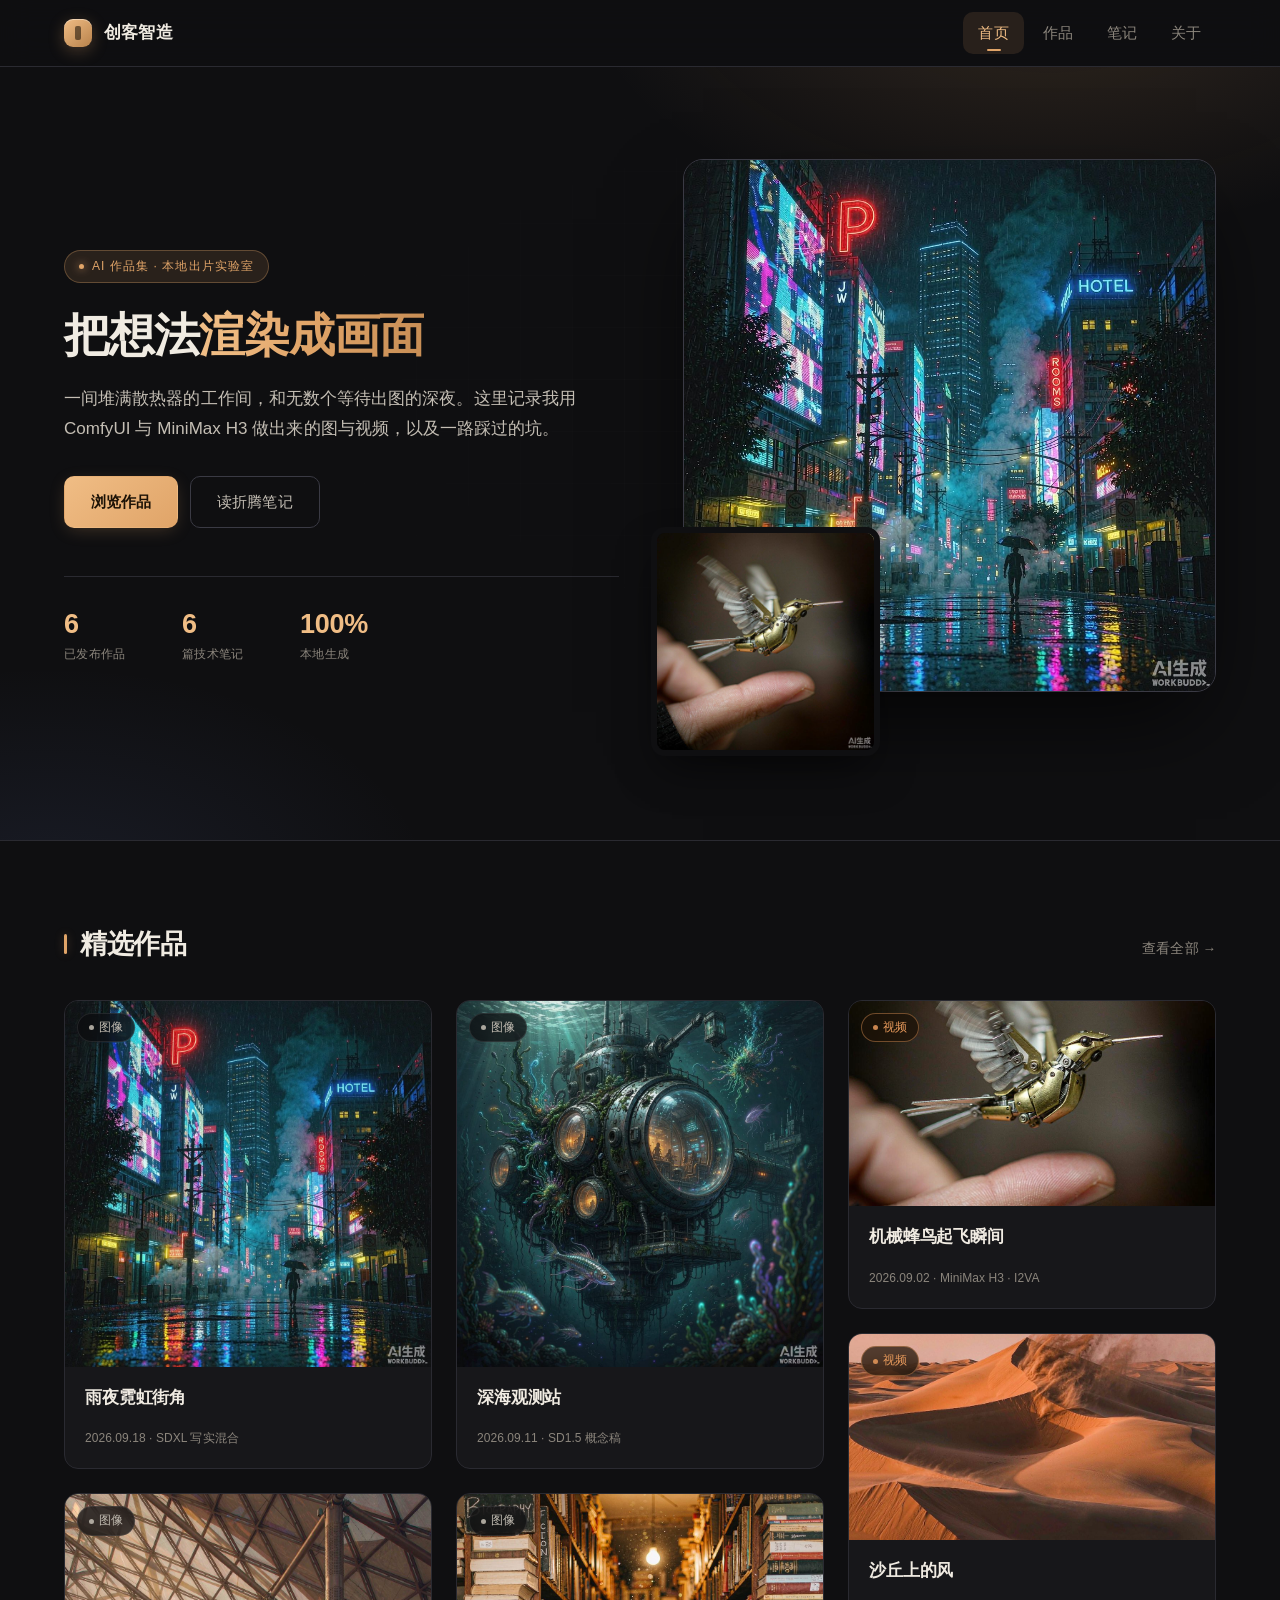
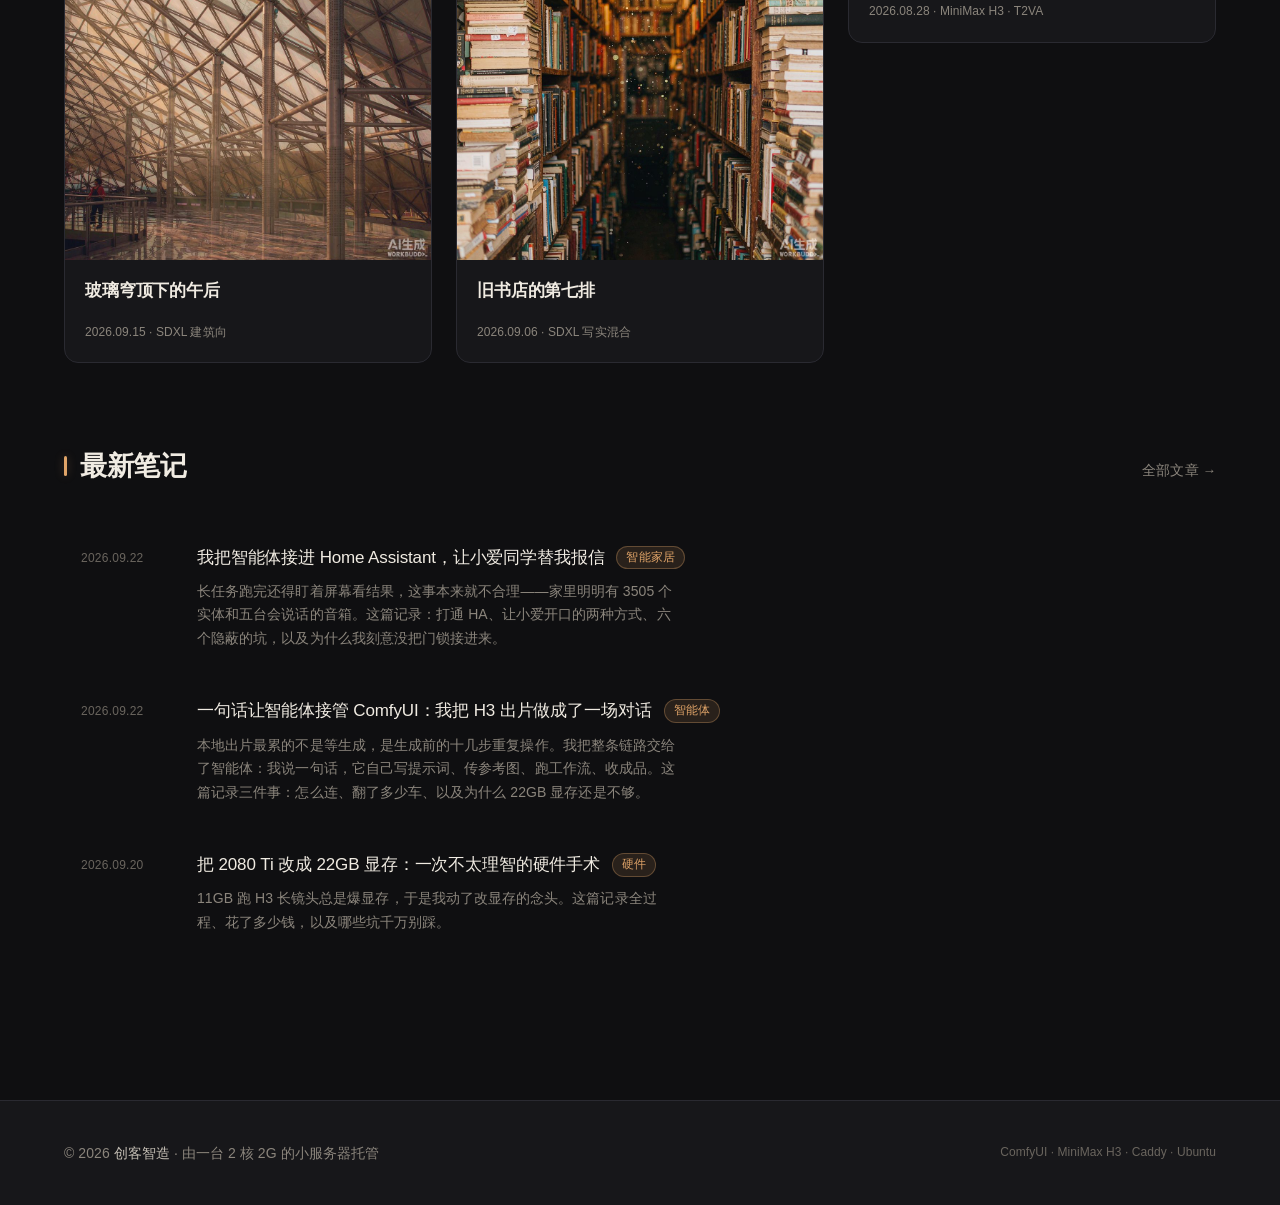
==== commit 2a4575c1: "改名为创客智造，移除站点中的 22GB 显存表述 - 品牌名：显存制造 → 创客智造（5 个页面标题/导航/页脚/OG 元信息） - 英文标识：VRAM Studio → MakerMake - 首页" ====
--- a/index.html
+++ b/index.html
@@ -3,11 +3,20 @@
 <head>
 <meta charset="UTF-8">
 <meta name="viewport" content="width=device-width, initial-scale=1">
-<title>显存制造 · AI 作品集与折腾笔记</title>
+<title>创客智造 · AI 作品集与折腾笔记</title>
 <meta name="description" content="用 ComfyUI 与 MiniMax H3 做出的图与视频，以及本地 AI 出片的踩坑记录。">
 <meta name="theme-color" content="#0f0f11">
-<link rel="preconnect" href="https://fonts.googleapis.com">
-<link rel="preconnect" href="https://fonts.gstatic.com" crossorigin>
+<link rel="canonical" href="https://makermake.top/">
+
+<!-- 社交分享卡片 -->
+<meta property="og:type" content="website">
+<meta property="og:site_name" content="创客智造">
+<meta property="og:title" content="创客智造 · AI 作品集与折腾笔记">
+<meta property="og:description" content="用 ComfyUI 与 MiniMax H3 把想法渲染成画面，附完整提示词与踩坑手记。">
+<meta property="og:image" content="assets/works/w1.jpg">
+<meta name="twitter:card" content="summary_large_image">
+
+<link rel="icon" href="data:image/svg+xml,%3Csvg xmlns='http://www.w3.org/2000/svg' viewBox='0 0 32 32'%3E%3Crect width='32' height='32' rx='8' fill='%23e0a468'/%3E%3Crect x='13' y='8' width='6' height='16' rx='2' fill='%231c1206'/%3E%3C/svg%3E">
 <link rel="stylesheet" href="assets/style.css">
 </head>
 <body>
@@ -18,7 +27,7 @@
   <div class="wrap nav-inner">
     <a class="brand" href="index.html">
       <span class="brand-mark" aria-hidden="true"></span>
-      <span id="brand-name">显存制造</span>
+      <span id="brand-name">创客智造</span>
     </a>
     <nav class="nav-links" id="nav-links" aria-label="主导航"></nav>
     <button class="nav-toggle" id="nav-toggle" type="button"
@@ -35,7 +44,7 @@
     <div class="hero-inner">
       <div>
         <span class="hero-eyebrow">AI 作品集 · 本地出片实验室</span>
-        <h1>用 22GB 显存，<br><span class="grad">把想法渲染成画面</span></h1>
+        <h1>把想法<span class="grad">渲染成画面</span></h1>
         <p class="lead" id="hero-intro"></p>
         <div class="btn-row">
           <a class="btn btn-primary" href="works.html">浏览作品</a>
@@ -51,8 +60,8 @@
             <div class="stat-label">篇技术笔记</div>
           </div>
           <div>
-            <div class="stat-num">22GB</div>
-            <div class="stat-label">本地显存</div>
+            <div class="stat-num">100%</div>
+            <div class="stat-label">本地生成</div>
           </div>
         </div>
       </div>
--- a/assets/style.css
+++ b/assets/style.css
@@ -1,5 +1,5 @@
 /* ==========================================================================
-   VRAM Studio · Design Token System
+   MakerMake · Design Token System
    Theme: 暗色摄影画廊 —— 中性炭黑底 + 暖铜强调，衬托暖调作品
    所有颜色、字号、间距、动效统一由 token 驱动
    ========================================================================== */
